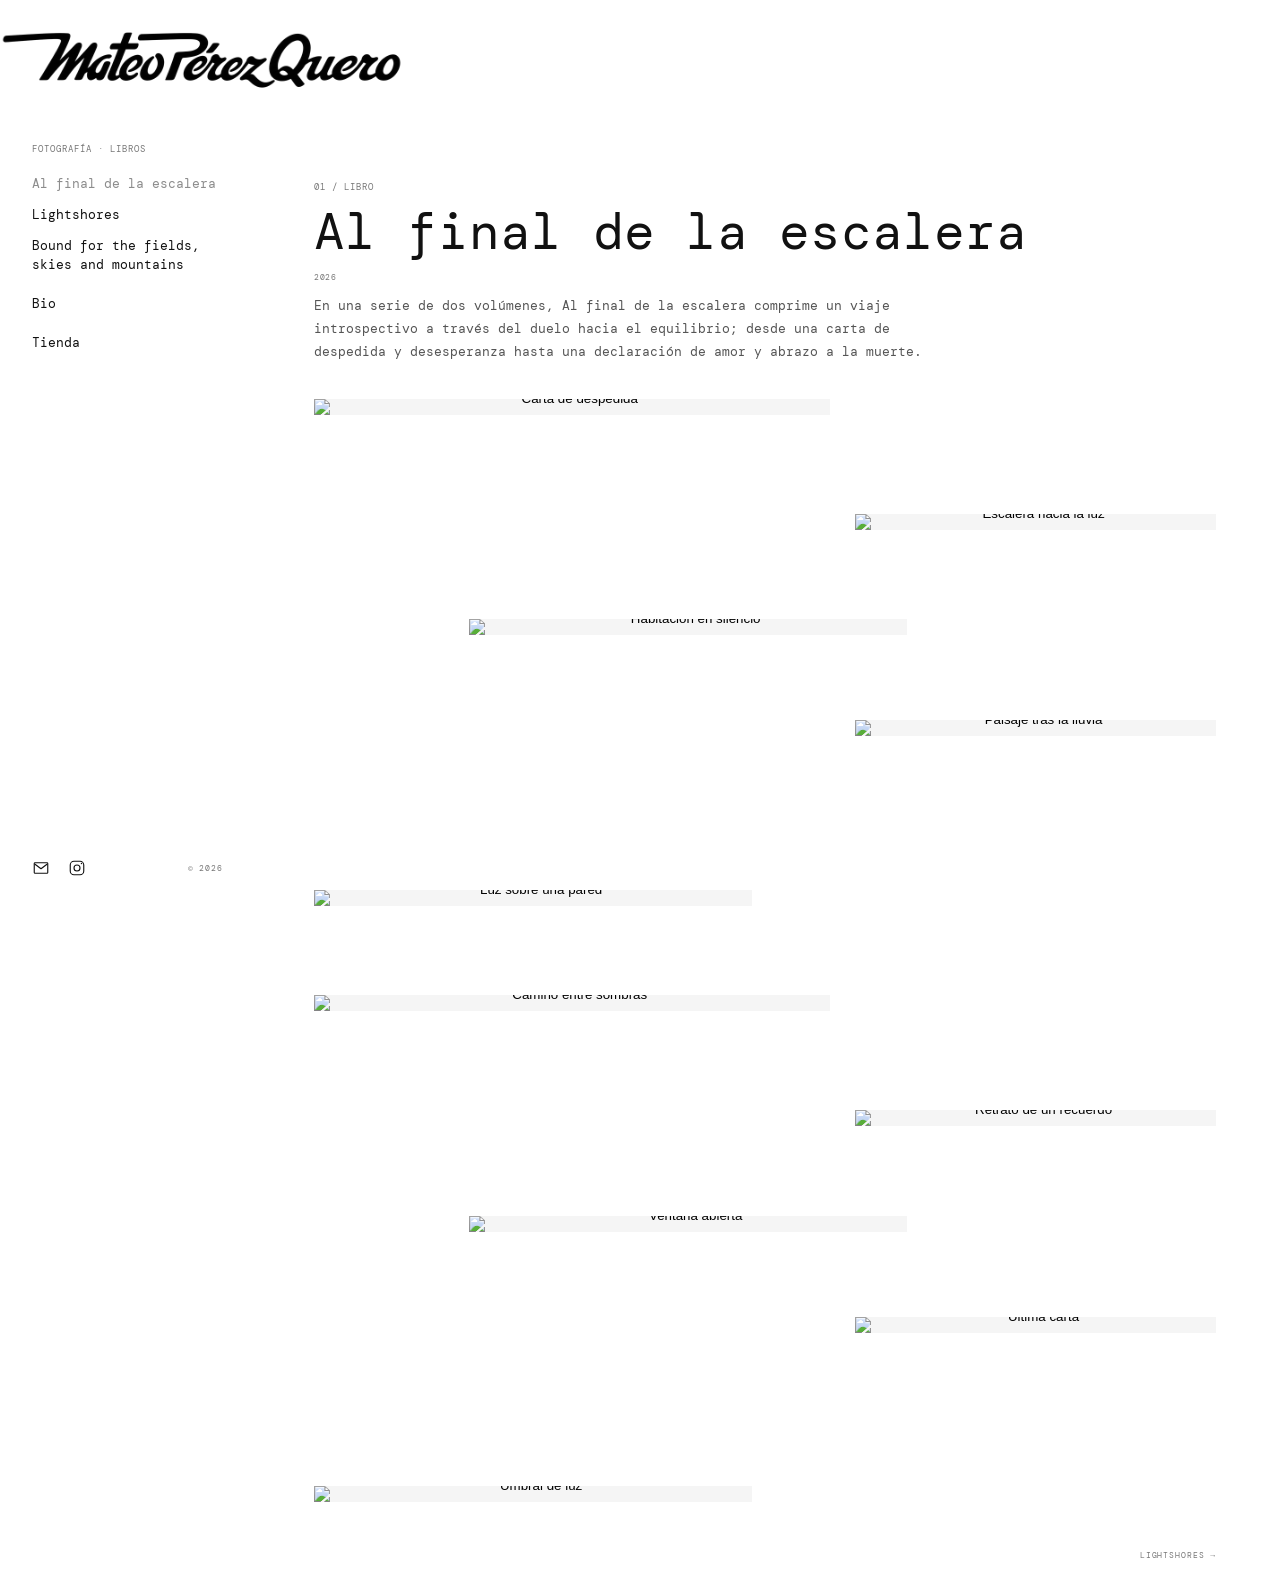
==== Al final de la escalera.html @ cd30fc6d "cambios" ====
<!doctype html><html lang="es"><head><meta charset="utf-8"><meta name="viewport" content="width=device-width, initial-scale=1"><meta name="theme-color" content="#fff"><title>Al final de la escalera — Mateo Pérez Quero</title><link rel="preconnect" href="https://fonts.googleapis.com"><link rel="preconnect" href="https://fonts.gstatic.com" crossorigin><link href="https://fonts.googleapis.com/css2?family=DM+Mono:wght@400;500&family=DM+Sans:wght@400;500;600;700&display=swap" rel="stylesheet"><link rel="stylesheet" href="styles.css"></head><body>
<header class="top-brand"><a href="Al%20final%20de%20la%20escalera.html" aria-label="Ir a Al final de la escalera"><img src="logo-mateo-perez-quero.png" alt="Mateo Pérez Quero"></a></header>
<aside class="sidebar"><a href="Al%20final%20de%20la%20escalera.html" class="logo-link" aria-label="Ir a Al final de la escalera"><img class="logo" src="logo-mateo-perez-quero.png" alt="Mateo Pérez Quero"></a><p class="side-label">Fotografía · Libros</p><nav class="main-nav" aria-label="Secciones"><a class="nav-link active" href="Al%20final%20de%20la%20escalera.html">Al final de la escalera</a><a class="nav-link" href="Lightshores.html">Lightshores</a><a class="nav-link" href="Bound%20for%20the%20fields%2C%20skies%20and%20mountains.html">Bound for the fields, skies and mountains</a><a class="nav-link secondary" href="bio.html">Bio</a><a class="nav-link secondary" href="tienda.html">Tienda</a></nav><div class="sidebar-bottom"><a href="mailto:mateopquero@gmail.com" aria-label="Enviar correo" title="Correo"><svg viewBox="0 0 24 24" aria-hidden="true"><rect x="3" y="5" width="18" height="14" rx="1"/><path d="m4 7 8 6 8-6"/></svg></a><a href="https://www.instagram.com/mateopquero/" aria-label="Instagram" title="Instagram"><svg viewBox="0 0 24 24" aria-hidden="true"><rect x="3" y="3" width="18" height="18" rx="5"/><circle cx="12" cy="12" r="4"/><circle class="fill" cx="18" cy="6" r="1"/></svg></a><span>© <span id="year"></span></span></div></aside>
<main class="content"><div class="mobile-brand"><img src="logo-mateo-perez-quero.png" alt="Mateo Pérez Quero"><span>Fotografía · Libros</span></div><section class="project-page" data-project="libro-1"><header class="project-head"><p class="kicker">01 / Libro</p><h1>Al final de la escalera</h1><p class="project-note">2026</p><p class="project-description">En una serie de dos volúmenes, Al final de la escalera comprime un viaje introspectivo a través del duelo hacia el equilibrio; desde una carta de despedida y desesperanza hasta una declaración de amor y abrazo a la muerte.</p></header><div class="masonry" id="project-gallery"></div></section><footer class="page-footer first-project-footer"><a href="Lightshores.html">Lightshores →</a></footer></main>
<dialog class="lightbox" aria-label="Fotografía ampliada"><button class="lightbox-close" aria-label="Cerrar imagen">×</button><button class="lightbox-prev" aria-label="Fotografía anterior">←</button><figure><img alt=""><figcaption></figcaption></figure><button class="lightbox-next" aria-label="Fotografía siguiente">→</button><span class="lightbox-count"></span></dialog><script src="script.js"></script></body></html>
---- styles.css ----
:root{--ink:#111;--muted:#777;--line:#e9e9e9;--sans:'DM Mono',monospace;--serif:'Libre Baskerville',Georgia,serif}*{box-sizing:border-box}html{scroll-behavior:smooth}body{margin:0;background:#fff;color:var(--ink);font:12px var(--sans);-webkit-font-smoothing:antialiased}a{color:inherit;text-decoration:none}.sidebar{position:fixed;inset:0 auto 0 0;width:250px;padding:36px 27px 23px 32px;display:flex;flex-direction:column;background:#fff;z-index:5}.logo-link{display:block;width:100%;margin:0 0 27px}.logo{display:block;width:100%;height:auto}.side-label,.kicker,.project-note,.sidebar-bottom,.photo-index,.page-footer,.bio-portrait>span,.product>p,.shop-note{font-size:9px;text-transform:uppercase;letter-spacing:.11em;color:var(--muted)}.side-label{margin:0 0 20px}.main-nav{display:flex;flex-direction:column;gap:13px}.nav-link{display:block;font:400 13px/1.4 var(--sans);transition:opacity .2s;width:max-content}.nav-link:hover,.nav-link.active{opacity:.48}.nav-link.secondary{margin-top:8px;font:400 13px/1.4 var(--sans)}.sidebar-bottom{display:flex;align-items:center;gap:18px;margin-top:auto;font-size:8px}.sidebar-bottom span{margin-left:auto}.sidebar-bottom a{display:flex;width:18px;height:18px;color:#111}.sidebar-bottom svg{width:100%;height:100%;fill:none;stroke:currentColor;stroke-width:1.5;stroke-linecap:round;stroke-linejoin:round}.sidebar-bottom svg .fill{fill:currentColor;stroke:none}.content{margin-left:250px;max-width:1700px;padding:0 clamp(34px,5vw,88px)}.mobile-brand{display:none}.project-page,.shop-page{padding-top:57px}.project-head{margin:0 0 30px}.kicker{margin:0 0 11px}.project-head h1,.home-intro h1,.bio-copy h1{font:400 clamp(32px,4vw,52px)/1.1 var(--sans);letter-spacing:0;margin:0}.project-head h1 em,.home-intro h1 em,.bio-copy h1 em{font-weight:400}.project-note{margin:12px 0 0;font-size:8px;letter-spacing:.08em}.masonry{display:grid;grid-template-columns:repeat(12,minmax(0,1fr));align-items:start;column-gap:clamp(12px,2vw,32px);row-gap:clamp(45px,7vw,100px);padding:5px 0 30px}.photo{position:relative;display:block;padding:0;border:0;background:#f5f5f5;overflow:hidden;cursor:zoom-in;grid-column:span 6;line-height:0}.photo img{display:block;width:100%;height:auto;max-height:82vh;object-fit:cover;transition:transform .8s cubic-bezier(.2,.7,.2,1)}.photo:hover img{transform:scale(1.02)}.photo:nth-child(5n+1){grid-column:1/span 7}.photo:nth-child(5n+2){grid-column:8/span 5;margin-top:clamp(65px,9vw,135px)}.photo:nth-child(5n+3){grid-column:3/span 6}.photo:nth-child(5n+4){grid-column:8/span 5;margin-top:-5px}.photo:nth-child(5n){grid-column:1/span 6;margin-top:clamp(35px,5vw,75px)}.photo-index{position:absolute;bottom:10px;right:11px;color:#fff;font-size:8px;line-height:1;text-shadow:0 1px 5px #000;opacity:0;transition:opacity .2s}.photo:hover .photo-index{opacity:1}.home-content{min-height:100vh;display:flex;flex-direction:column}.home-intro{padding:clamp(100px,18vh,190px) 0 80px}.home-intro h1{font-size:clamp(54px,8vw,104px);line-height:.98}.home-intro>p:last-child{font:12px var(--serif);margin:25px 0 0;color:#555}.project-index{border-top:1px solid var(--line)}.project-index>a{display:grid;grid-template-columns:50px 1fr auto;align-items:center;gap:12px;padding:19px 0;border-bottom:1px solid var(--line)}.project-index>a>span,.project-index>a>i{font:9px var(--sans);font-style:normal;color:var(--muted);letter-spacing:.08em}.project-index>a>strong{font:17px var(--sans);font-weight:400}.project-index>a:hover strong{opacity:.5}.page-footer{display:flex;justify-content:space-between;margin-top:auto;padding:18px 0 22px;font-size:8px}.page-footer a:hover{color:#000}.bio-layout{padding:clamp(55px,10vh,120px) 0 60px;display:grid;grid-template-columns:minmax(250px,.9fr) minmax(300px,1fr);gap:clamp(35px,7vw,110px);align-items:center;min-height:85vh}.bio-portrait{margin:0}.bio-portrait img{width:100%;height:auto;max-height:72vh;object-fit:cover;display:block}.bio-portrait>span{display:block;margin-top:9px;font-size:8px}.bio-copy h1{font-size:clamp(40px,5vw,66px)}.bio-copy>p:not(.kicker){font:13px/1.9 var(--serif);color:#555;margin:25px 0;max-width:480px}.text-link{display:inline-block;font:10px var(--sans);border-bottom:1px solid #aaa;padding-bottom:6px;margin-top:5px}.shop-page .project-head{margin-bottom:45px}.shop-grid{display:grid;grid-template-columns:repeat(3,minmax(0,1fr));gap:clamp(20px,3vw,48px)}.product .photo{width:100%;grid-column:auto;aspect-ratio:4/5}.product .photo img{width:100%;height:100%;object-fit:cover}.product h2{font:17px var(--sans);font-weight:400;margin:17px 0 7px}.product>p{margin:0 0 16px;font-size:8px}.product>a{font:9px var(--sans);border-bottom:1px solid #aaa;padding-bottom:5px}.shop-note{margin-top:50px;font-size:8px}.lightbox{padding:36px 70px;border:0;background:rgba(255,255,255,.98);color:#111;width:100vw;height:100vh;max-width:none;max-height:none;overflow:hidden}.lightbox::backdrop{background:rgba(255,255,255,.98)}.lightbox figure{height:100%;margin:0;display:flex;flex-direction:column;align-items:center;justify-content:center;gap:14px}.lightbox figure img{max-width:100%;max-height:calc(100vh - 110px);object-fit:contain}.lightbox figcaption,.lightbox-count{font:9px var(--sans);letter-spacing:.1em;color:#666;text-transform:uppercase}.lightbox-close,.lightbox-prev,.lightbox-next{position:absolute;border:0;background:none;color:#111;cursor:pointer;font:24px var(--sans);padding:10px}.lightbox-close{top:20px;right:25px;font-size:30px}.lightbox-prev{left:20px;top:48%}.lightbox-next{right:20px;top:48%}.lightbox-count{position:absolute;bottom:22px;left:50%;transform:translateX(-50%)}
@media(max-width:900px){.sidebar{width:205px;padding:30px 22px}.content{margin-left:205px;padding:0 30px}.photo:nth-child(5n+1){grid-column:1/span 7}.photo:nth-child(5n+2){grid-column:8/span 5}.bio-layout{grid-template-columns:1fr 1fr;gap:28px}}
@media(max-width:620px){.sidebar{position:sticky;top:0;inset:auto;width:100%;height:auto;padding:10px 16px 8px;display:block}.sidebar>.logo-link,.sidebar>.side-label,.sidebar>.sidebar-bottom{display:none}.main-nav{flex-direction:row;align-items:center;gap:0;overflow-x:auto;white-space:nowrap;scrollbar-width:none}.main-nav::-webkit-scrollbar{display:none}.nav-link{font:10px var(--sans);padding:8px 12px;border-right:1px solid var(--line)}.nav-link:first-child{padding-left:0}.nav-link.secondary{margin:0 0 0 3px;font:10px var(--sans)}.content{margin:0;padding:0 17px}.mobile-brand{display:flex;align-items:center;justify-content:space-between;padding:14px 0 11px}.mobile-brand img{width:min(53vw,235px);height:auto}.mobile-brand span{font-size:7px;color:var(--muted);text-transform:uppercase;letter-spacing:.07em}.project-page,.shop-page{padding-top:35px}.project-head{margin-bottom:21px}.project-head h1{font-size:34px}.masonry{column-gap:10px;row-gap:34px;padding-bottom:15px}.photo:nth-child(5n+1){grid-column:1/span 8}.photo:nth-child(5n+2){grid-column:6/span 7;margin-top:32px}.photo:nth-child(5n+3){grid-column:2/span 9}.photo:nth-child(5n+4){grid-column:5/span 8;margin-top:0}.photo:nth-child(5n){grid-column:1/span 8;margin-top:25px}.photo img{max-height:none}.home-intro{padding:80px 0 60px}.home-intro h1{font-size:66px}.project-index>a{grid-template-columns:32px 1fr auto;padding:16px 0}.project-index>a>strong{font-size:15px}.project-index>a>i{font-size:7px}.bio-layout{padding:40px 0;display:flex;flex-direction:column;align-items:stretch;gap:32px;min-height:0}.bio-portrait{max-width:420px}.bio-portrait img{max-height:none;max-width:100%}.bio-copy h1{font-size:44px}.bio-copy>p:not(.kicker){font-size:12px}.shop-grid{grid-template-columns:1fr 1fr;gap:30px 14px}.product h2{font-size:15px}.page-footer{margin-top:35px}.lightbox{padding:40px 36px}.lightbox-close{top:8px;right:10px}.lightbox-prev{left:0}.lightbox-next{right:0}}
@media(max-width:390px){.shop-grid{grid-template-columns:1fr}.product .photo{aspect-ratio:5/4}}
.nav-link{max-width:190px;white-space:normal}
.project-description{max-width:650px;margin:13px 0 0;font:13px/1.75 var(--sans);color:#555}
.project-head h1.long-title{font-size:clamp(20px,2.5vw,36px);line-height:1.3;letter-spacing:0}
@media(max-width:620px){.nav-link{max-width:none;white-space:nowrap}.project-description{font-size:12px}.project-head h1.long-title{font-size:clamp(18px,5vw,26px)}}
@media(prefers-reduced-motion:reduce){html{scroll-behavior:auto}*,*::before,*::after{transition:none!important}}

.product-meta{display:flex;align-items:baseline;justify-content:space-between;gap:10px;margin:17px 0 7px}.product-meta h2{margin:0;flex:1;min-width:0}.availability{flex:none;font:9px var(--sans);letter-spacing:.06em;text-transform:uppercase;color:#555}

/* Give the second book and the zine their own image rhythms. */
.project-page[data-project="libro-2"] .photo:nth-child(5n+1){grid-column:1/span 5;margin-top:0}
.project-page[data-project="libro-2"] .photo:nth-child(5n+2){grid-column:7/span 6;margin-top:clamp(70px,9vw,130px)}
.project-page[data-project="libro-2"] .photo:nth-child(5n+3){grid-column:2/span 8;margin-top:0}
.project-page[data-project="libro-2"] .photo:nth-child(5n+4){grid-column:9/span 4;margin-top:clamp(55px,7vw,105px)}
.project-page[data-project="libro-2"] .photo:nth-child(5n){grid-column:1/span 7;margin-top:20px}
.project-page[data-project="zine"] .photo:nth-child(5n+1){grid-column:3/span 6;margin-top:0}
.project-page[data-project="zine"] .photo:nth-child(5n+2){grid-column:9/span 4;margin-top:clamp(45px,7vw,105px)}
.project-page[data-project="zine"] .photo:nth-child(5n+3){grid-column:1/span 8;margin-top:10px}
.project-page[data-project="zine"] .photo:nth-child(5n+4){grid-column:8/span 5;margin-top:clamp(60px,8vw,120px)}
.project-page[data-project="zine"] .photo:nth-child(5n){grid-column:4/span 7;margin-top:0}
.product-details{margin:0 0 16px;padding:0;list-style:none;color:#555;font:9px/1.7 var(--sans);letter-spacing:.025em}
.product-details li{margin:0}
.first-project-footer{justify-content:flex-end}
@media(max-width:620px){
  .top-brand{justify-content:center;padding:0}
  .top-brand img{object-position:center}
  .content{margin:0;padding:0}
  .project-page,.shop-page{padding-top:25px}
  .project-head{padding:0 18px;margin-bottom:22px}
  .project-head h1{font-size:clamp(27px,8vw,36px);line-height:1.2}
  .project-head h1.long-title{font-size:clamp(20px,6vw,27px);overflow-wrap:anywhere}
  .project-description{font-size:12px;line-height:1.75}
  .masonry{display:flex;flex-direction:column;align-items:stretch;gap:20px;padding:0 0 12px}
  .masonry .photo,.project-page[data-project="libro-2"] .masonry .photo,.project-page[data-project="zine"] .masonry .photo{width:100%;max-width:none;margin:0!important;grid-column:auto!important}
  .masonry .photo img{width:100%;height:auto;max-height:none;object-fit:cover}
  .photo-index{opacity:1;right:13px;bottom:12px}
  .page-footer{padding:18px;gap:15px;align-items:flex-start}
  .page-footer a{max-width:48%;line-height:1.6}
  .bio-layout{padding:24px 18px 45px;align-items:stretch}
  .bio-portrait{width:100%;max-width:100%}
  .bio-portrait img{width:100%;height:auto;max-height:none}
  .bio-copy h1{font-size:42px}
  .shop-page .project-head{margin-bottom:24px}
  .shop-grid{grid-template-columns:1fr;gap:34px;padding:0 18px}
  .product .photo{aspect-ratio:4/5}
  .product-meta h2{font-size:16px}
  .product-details{font-size:10px;line-height:1.8}
  .shop-note{margin:30px 18px}
}

/* Fixed transparent masthead logo */
.top-brand{height:118px;display:flex;justify-content:flex-start;align-items:center;padding-left:0;overflow:hidden;background:transparent;position:relative;z-index:6}.top-brand a{display:block;width:min(405px,33vw);height:112px}.top-brand img{display:block;width:100%;height:100%;object-fit:contain;object-position:left center}.sidebar{top:118px;height:calc(100vh - 118px);padding-top:25px}.sidebar>.logo-link{display:none}.content{padding-top:6px}.mobile-brand{display:none}
@media(max-width:620px){.top-brand{height:91px;padding-left:0;background:transparent}.top-brand a{width:min(345px,63vw);height:88px}.sidebar{position:sticky;top:0;height:auto;padding:9px 16px 7px}.content{padding-top:0}.mobile-brand{display:none}}

/* Keep the masthead fixed while the page content scrolls; use sans-serif throughout. */
:root{--serif:'DM Sans',Arial,sans-serif}
body{padding-top:118px}
.top-brand{position:fixed;top:0;left:0;right:0}
@media(max-width:620px){body{padding-top:91px}.sidebar{top:91px}}
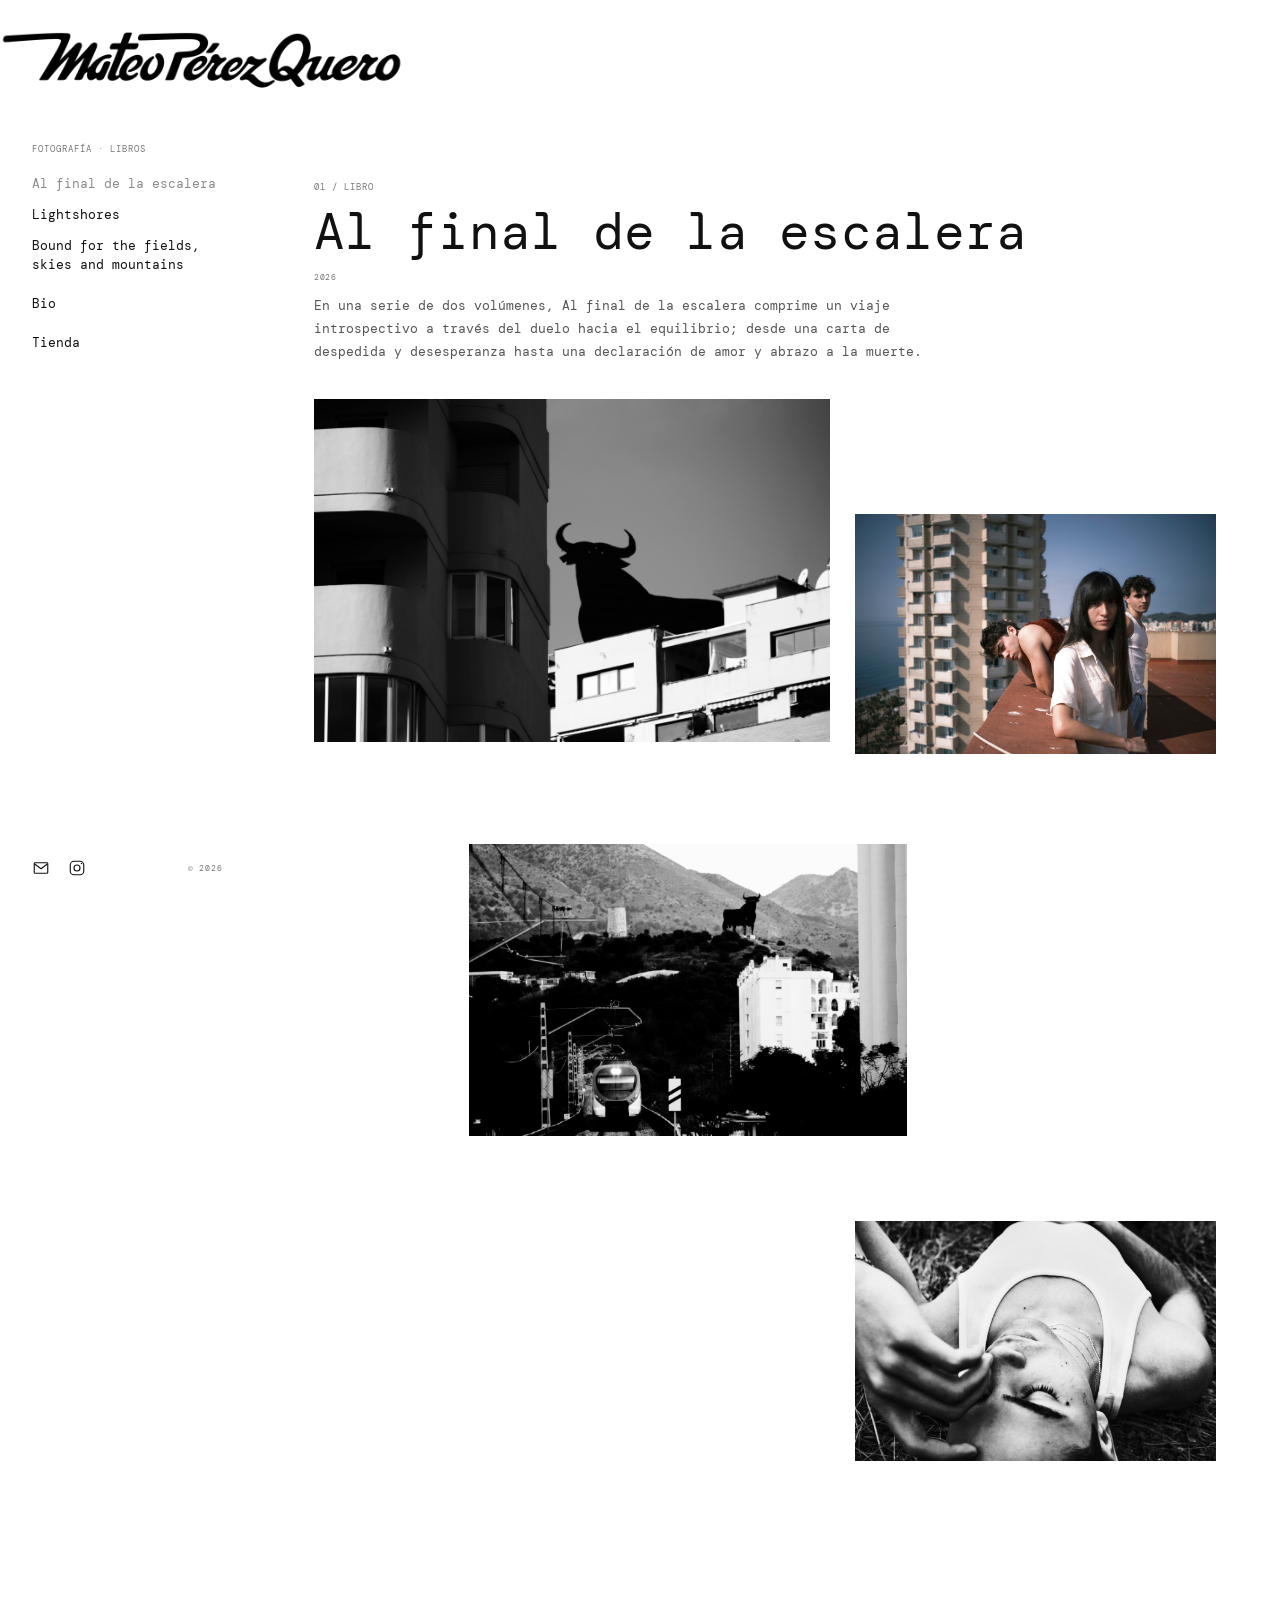
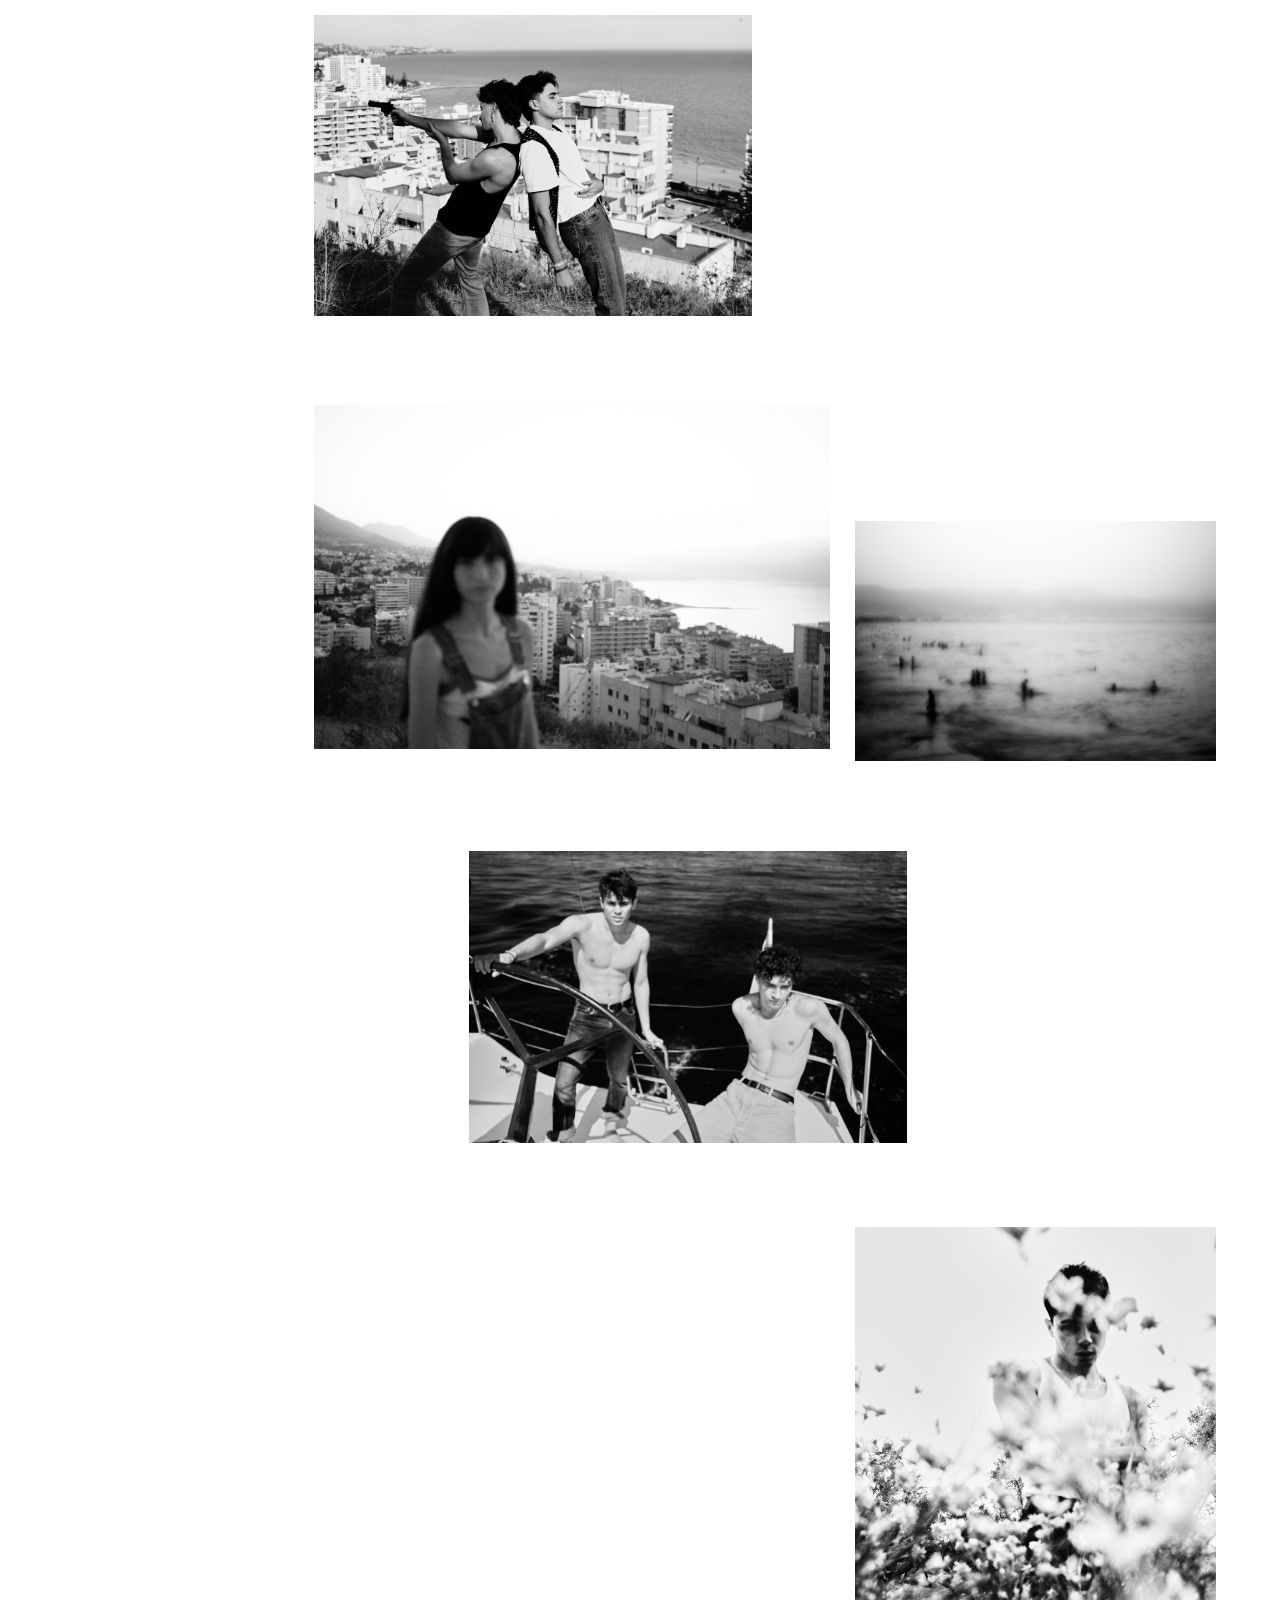
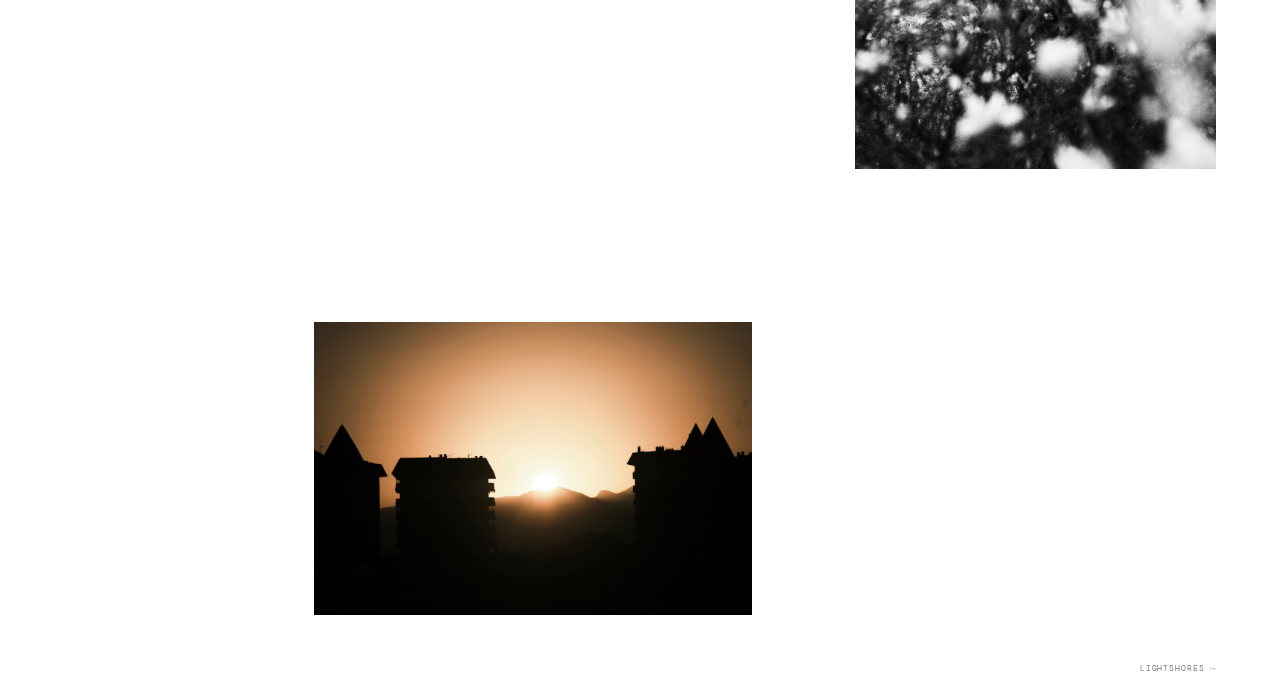
==== commit 260dd486: "favicon" ====
--- a/Al final de la escalera.html
+++ b/Al final de la escalera.html
@@ -1,4 +1,4 @@
-<!doctype html><html lang="es"><head><meta charset="utf-8"><meta name="viewport" content="width=device-width, initial-scale=1"><meta name="theme-color" content="#fff"><title>Al final de la escalera — Mateo Pérez Quero</title><link rel="preconnect" href="https://fonts.googleapis.com"><link rel="preconnect" href="https://fonts.gstatic.com" crossorigin><link href="https://fonts.googleapis.com/css2?family=DM+Mono:wght@400;500&family=DM+Sans:wght@400;500;600;700&display=swap" rel="stylesheet"><link rel="stylesheet" href="styles.css"></head><body>
+<!doctype html><html lang="es"><head><link rel="icon" type="image/png" href="favicon.png"><meta charset="utf-8"><meta name="viewport" content="width=device-width, initial-scale=1"><meta name="theme-color" content="#fff"><title>Al final de la escalera — Mateo Pérez Quero</title><link rel="preconnect" href="https://fonts.googleapis.com"><link rel="preconnect" href="https://fonts.gstatic.com" crossorigin><link href="https://fonts.googleapis.com/css2?family=DM+Mono:wght@400;500&family=DM+Sans:wght@400;500;600;700&display=swap" rel="stylesheet"><link rel="stylesheet" href="styles.css"></head><body>
 <header class="top-brand"><a href="Al%20final%20de%20la%20escalera.html" aria-label="Ir a Al final de la escalera"><img src="logo-mateo-perez-quero.png" alt="Mateo Pérez Quero"></a></header>
 <aside class="sidebar"><a href="Al%20final%20de%20la%20escalera.html" class="logo-link" aria-label="Ir a Al final de la escalera"><img class="logo" src="logo-mateo-perez-quero.png" alt="Mateo Pérez Quero"></a><p class="side-label">Fotografía · Libros</p><nav class="main-nav" aria-label="Secciones"><a class="nav-link active" href="Al%20final%20de%20la%20escalera.html">Al final de la escalera</a><a class="nav-link" href="Lightshores.html">Lightshores</a><a class="nav-link" href="Bound%20for%20the%20fields%2C%20skies%20and%20mountains.html">Bound for the fields, skies and mountains</a><a class="nav-link secondary" href="bio.html">Bio</a><a class="nav-link secondary" href="tienda.html">Tienda</a></nav><div class="sidebar-bottom"><a href="mailto:mateopquero@gmail.com" aria-label="Enviar correo" title="Correo"><svg viewBox="0 0 24 24" aria-hidden="true"><rect x="3" y="5" width="18" height="14" rx="1"/><path d="m4 7 8 6 8-6"/></svg></a><a href="https://www.instagram.com/mateopquero/" aria-label="Instagram" title="Instagram"><svg viewBox="0 0 24 24" aria-hidden="true"><rect x="3" y="3" width="18" height="18" rx="5"/><circle cx="12" cy="12" r="4"/><circle class="fill" cx="18" cy="6" r="1"/></svg></a><span>© <span id="year"></span></span></div></aside>
 <main class="content"><div class="mobile-brand"><img src="logo-mateo-perez-quero.png" alt="Mateo Pérez Quero"><span>Fotografía · Libros</span></div><section class="project-page" data-project="libro-1"><header class="project-head"><p class="kicker">01 / Libro</p><h1>Al final de la escalera</h1><p class="project-note">2026</p><p class="project-description">En una serie de dos volúmenes, Al final de la escalera comprime un viaje introspectivo a través del duelo hacia el equilibrio; desde una carta de despedida y desesperanza hasta una declaración de amor y abrazo a la muerte.</p></header><div class="masonry" id="project-gallery"></div></section><footer class="page-footer first-project-footer"><a href="Lightshores.html">Lightshores →</a></footer></main>
--- a/styles.css
+++ b/styles.css
@@ -1,4 +1,4 @@
-:root{--ink:#111;--muted:#777;--line:#e9e9e9;--sans:'DM Mono',monospace;--serif:'Libre Baskerville',Georgia,serif}*{box-sizing:border-box}html{scroll-behavior:smooth}body{margin:0;background:#fff;color:var(--ink);font:12px var(--sans);-webkit-font-smoothing:antialiased}a{color:inherit;text-decoration:none}.sidebar{position:fixed;inset:0 auto 0 0;width:250px;padding:36px 27px 23px 32px;display:flex;flex-direction:column;background:#fff;z-index:5}.logo-link{display:block;width:100%;margin:0 0 27px}.logo{display:block;width:100%;height:auto}.side-label,.kicker,.project-note,.sidebar-bottom,.photo-index,.page-footer,.bio-portrait>span,.product>p,.shop-note{font-size:9px;text-transform:uppercase;letter-spacing:.11em;color:var(--muted)}.side-label{margin:0 0 20px}.main-nav{display:flex;flex-direction:column;gap:13px}.nav-link{display:block;font:400 13px/1.4 var(--sans);transition:opacity .2s;width:max-content}.nav-link:hover,.nav-link.active{opacity:.48}.nav-link.secondary{margin-top:8px;font:400 13px/1.4 var(--sans)}.sidebar-bottom{display:flex;align-items:center;gap:18px;margin-top:auto;font-size:8px}.sidebar-bottom span{margin-left:auto}.sidebar-bottom a{display:flex;width:18px;height:18px;color:#111}.sidebar-bottom svg{width:100%;height:100%;fill:none;stroke:currentColor;stroke-width:1.5;stroke-linecap:round;stroke-linejoin:round}.sidebar-bottom svg .fill{fill:currentColor;stroke:none}.content{margin-left:250px;max-width:1700px;padding:0 clamp(34px,5vw,88px)}.mobile-brand{display:none}.project-page,.shop-page{padding-top:57px}.project-head{margin:0 0 30px}.kicker{margin:0 0 11px}.project-head h1,.home-intro h1,.bio-copy h1{font:400 clamp(32px,4vw,52px)/1.1 var(--sans);letter-spacing:0;margin:0}.project-head h1 em,.home-intro h1 em,.bio-copy h1 em{font-weight:400}.project-note{margin:12px 0 0;font-size:8px;letter-spacing:.08em}.masonry{display:grid;grid-template-columns:repeat(12,minmax(0,1fr));align-items:start;column-gap:clamp(12px,2vw,32px);row-gap:clamp(45px,7vw,100px);padding:5px 0 30px}.photo{position:relative;display:block;padding:0;border:0;background:#f5f5f5;overflow:hidden;cursor:zoom-in;grid-column:span 6;line-height:0}.photo img{display:block;width:100%;height:auto;max-height:82vh;object-fit:cover;transition:transform .8s cubic-bezier(.2,.7,.2,1)}.photo:hover img{transform:scale(1.02)}.photo:nth-child(5n+1){grid-column:1/span 7}.photo:nth-child(5n+2){grid-column:8/span 5;margin-top:clamp(65px,9vw,135px)}.photo:nth-child(5n+3){grid-column:3/span 6}.photo:nth-child(5n+4){grid-column:8/span 5;margin-top:-5px}.photo:nth-child(5n){grid-column:1/span 6;margin-top:clamp(35px,5vw,75px)}.photo-index{position:absolute;bottom:10px;right:11px;color:#fff;font-size:8px;line-height:1;text-shadow:0 1px 5px #000;opacity:0;transition:opacity .2s}.photo:hover .photo-index{opacity:1}.home-content{min-height:100vh;display:flex;flex-direction:column}.home-intro{padding:clamp(100px,18vh,190px) 0 80px}.home-intro h1{font-size:clamp(54px,8vw,104px);line-height:.98}.home-intro>p:last-child{font:12px var(--serif);margin:25px 0 0;color:#555}.project-index{border-top:1px solid var(--line)}.project-index>a{display:grid;grid-template-columns:50px 1fr auto;align-items:center;gap:12px;padding:19px 0;border-bottom:1px solid var(--line)}.project-index>a>span,.project-index>a>i{font:9px var(--sans);font-style:normal;color:var(--muted);letter-spacing:.08em}.project-index>a>strong{font:17px var(--sans);font-weight:400}.project-index>a:hover strong{opacity:.5}.page-footer{display:flex;justify-content:space-between;margin-top:auto;padding:18px 0 22px;font-size:8px}.page-footer a:hover{color:#000}.bio-layout{padding:clamp(55px,10vh,120px) 0 60px;display:grid;grid-template-columns:minmax(250px,.9fr) minmax(300px,1fr);gap:clamp(35px,7vw,110px);align-items:center;min-height:85vh}.bio-portrait{margin:0}.bio-portrait img{width:100%;height:auto;max-height:72vh;object-fit:cover;display:block}.bio-portrait>span{display:block;margin-top:9px;font-size:8px}.bio-copy h1{font-size:clamp(40px,5vw,66px)}.bio-copy>p:not(.kicker){font:13px/1.9 var(--serif);color:#555;margin:25px 0;max-width:480px}.text-link{display:inline-block;font:10px var(--sans);border-bottom:1px solid #aaa;padding-bottom:6px;margin-top:5px}.shop-page .project-head{margin-bottom:45px}.shop-grid{display:grid;grid-template-columns:repeat(3,minmax(0,1fr));gap:clamp(20px,3vw,48px)}.product .photo{width:100%;grid-column:auto;aspect-ratio:4/5}.product .photo img{width:100%;height:100%;object-fit:cover}.product h2{font:17px var(--sans);font-weight:400;margin:17px 0 7px}.product>p{margin:0 0 16px;font-size:8px}.product>a{font:9px var(--sans);border-bottom:1px solid #aaa;padding-bottom:5px}.shop-note{margin-top:50px;font-size:8px}.lightbox{padding:36px 70px;border:0;background:rgba(255,255,255,.98);color:#111;width:100vw;height:100vh;max-width:none;max-height:none;overflow:hidden}.lightbox::backdrop{background:rgba(255,255,255,.98)}.lightbox figure{height:100%;margin:0;display:flex;flex-direction:column;align-items:center;justify-content:center;gap:14px}.lightbox figure img{max-width:100%;max-height:calc(100vh - 110px);object-fit:contain}.lightbox figcaption,.lightbox-count{font:9px var(--sans);letter-spacing:.1em;color:#666;text-transform:uppercase}.lightbox-close,.lightbox-prev,.lightbox-next{position:absolute;border:0;background:none;color:#111;cursor:pointer;font:24px var(--sans);padding:10px}.lightbox-close{top:20px;right:25px;font-size:30px}.lightbox-prev{left:20px;top:48%}.lightbox-next{right:20px;top:48%}.lightbox-count{position:absolute;bottom:22px;left:50%;transform:translateX(-50%)}
+:root{--ink:#111;--muted:#777;--line:#e9e9e9;--sans:'DM Mono',monospace;--serif:'Libre Baskerville',Georgia,serif}*{box-sizing:border-box}html{scroll-behavior:smooth}body{margin:0;background:#fff;color:var(--ink);font:12px var(--sans);-webkit-font-smoothing:antialiased}a{color:inherit;text-decoration:none}.sidebar{position:fixed;inset:0 auto 0 0;width:250px;padding:36px 27px 23px 32px;display:flex;flex-direction:column;background:#fff;z-index:5}.logo-link{display:block;width:100%;margin:0 0 27px}.logo{display:block;width:100%;height:auto}.side-label,.kicker,.project-note,.sidebar-bottom,.photo-index,.page-footer,.bio-portrait>span,.product>p,.shop-note{font-size:9px;text-transform:uppercase;letter-spacing:.11em;color:var(--muted)}.side-label{margin:0 0 20px}.main-nav{display:flex;flex-direction:column;gap:13px}.nav-link{display:block;font:400 13px/1.4 var(--sans);transition:opacity .2s;width:max-content}.nav-link:hover,.nav-link.active{opacity:.48}.nav-link.secondary{margin-top:8px;font:400 13px/1.4 var(--sans)}.sidebar-bottom{display:flex;align-items:center;gap:18px;margin-top:auto;font-size:8px}.sidebar-bottom span{margin-left:auto}.sidebar-bottom a{display:flex;width:18px;height:18px;color:#111}.sidebar-bottom svg{width:100%;height:100%;fill:none;stroke:currentColor;stroke-width:1.5;stroke-linecap:round;stroke-linejoin:round}.sidebar-bottom svg .fill{fill:currentColor;stroke:none}.content{margin-left:250px;max-width:1700px;padding:0 clamp(34px,5vw,88px)}.mobile-brand{display:none}.project-page,.shop-page{padding-top:57px}.project-head{margin:0 0 30px}.kicker{margin:0 0 11px}.project-head h1,.home-intro h1,.bio-copy h1{font:400 clamp(32px,4vw,52px)/1.1 var(--sans);letter-spacing:0;margin:0}.project-head h1 em,.home-intro h1 em,.bio-copy h1 em{font-weight:400}.project-note{margin:12px 0 0;font-size:8px;letter-spacing:.08em}.masonry{display:grid;grid-template-columns:repeat(12,minmax(0,1fr));align-items:start;column-gap:clamp(12px,2vw,32px);row-gap:clamp(45px,7vw,100px);padding:5px 0 30px}.photo{position:relative;display:block;padding:0;border:0;background:#f5f5f5;overflow:hidden;cursor:zoom-in;grid-column:span 6;line-height:0}.photo img{display:block;width:100%;height:auto;max-height:none;object-fit:contain;transition:transform .8s cubic-bezier(.2,.7,.2,1)}.photo:hover img{transform:scale(1.02)}.photo:nth-child(5n+1){grid-column:1/span 7}.photo:nth-child(5n+2){grid-column:8/span 5;margin-top:clamp(65px,9vw,135px)}.photo:nth-child(5n+3){grid-column:3/span 6}.photo:nth-child(5n+4){grid-column:8/span 5;margin-top:-5px}.photo:nth-child(5n){grid-column:1/span 6;margin-top:clamp(35px,5vw,75px)}.photo-index{position:absolute;bottom:10px;right:11px;color:#fff;font-size:8px;line-height:1;text-shadow:0 1px 5px #000;opacity:0;transition:opacity .2s}.photo:hover .photo-index{opacity:1}.home-content{min-height:100vh;display:flex;flex-direction:column}.home-intro{padding:clamp(100px,18vh,190px) 0 80px}.home-intro h1{font-size:clamp(54px,8vw,104px);line-height:.98}.home-intro>p:last-child{font:12px var(--serif);margin:25px 0 0;color:#555}.project-index{border-top:1px solid var(--line)}.project-index>a{display:grid;grid-template-columns:50px 1fr auto;align-items:center;gap:12px;padding:19px 0;border-bottom:1px solid var(--line)}.project-index>a>span,.project-index>a>i{font:9px var(--sans);font-style:normal;color:var(--muted);letter-spacing:.08em}.project-index>a>strong{font:17px var(--sans);font-weight:400}.project-index>a:hover strong{opacity:.5}.page-footer{display:flex;justify-content:space-between;margin-top:auto;padding:18px 0 22px;font-size:8px}.page-footer a:hover{color:#000}.bio-layout{padding:clamp(55px,10vh,120px) 0 60px;display:grid;grid-template-columns:minmax(250px,.9fr) minmax(300px,1fr);gap:clamp(35px,7vw,110px);align-items:center;min-height:85vh}.bio-portrait{margin:0}.bio-portrait img{width:100%;height:auto;max-height:72vh;object-fit:cover;display:block}.bio-portrait>span{display:block;margin-top:9px;font-size:8px}.bio-copy h1{font-size:clamp(40px,5vw,66px)}.bio-copy>p:not(.kicker){font:13px/1.9 var(--serif);color:#555;margin:25px 0;max-width:480px}.text-link{display:inline-block;font:10px var(--sans);border-bottom:1px solid #aaa;padding-bottom:6px;margin-top:5px}.shop-page .project-head{margin-bottom:45px}.shop-grid{display:grid;grid-template-columns:repeat(3,minmax(0,1fr));gap:clamp(20px,3vw,48px)}.product .photo{width:100%;grid-column:auto;aspect-ratio:4/5}.product .photo img{width:100%;height:100%;object-fit:cover}.product h2{font:17px var(--sans);font-weight:400;margin:17px 0 7px}.product>p{margin:0 0 16px;font-size:8px}.product>a{font:9px var(--sans);border-bottom:1px solid #aaa;padding-bottom:5px}.shop-note{margin-top:50px;font-size:8px}.lightbox{padding:36px 70px;border:0;background:rgba(255,255,255,.98);color:#111;width:100vw;height:100vh;max-width:none;max-height:none;overflow:hidden}.lightbox::backdrop{background:rgba(255,255,255,.98)}.lightbox figure{height:100%;margin:0;display:flex;flex-direction:column;align-items:center;justify-content:center;gap:14px}.lightbox figure img{max-width:100%;max-height:calc(100vh - 110px);object-fit:contain}.lightbox figcaption,.lightbox-count{font:9px var(--sans);letter-spacing:.1em;color:#666;text-transform:uppercase}.lightbox-close,.lightbox-prev,.lightbox-next{position:absolute;border:0;background:none;color:#111;cursor:pointer;font:24px var(--sans);padding:10px}.lightbox-close{top:20px;right:25px;font-size:30px}.lightbox-prev{left:20px;top:48%}.lightbox-next{right:20px;top:48%}.lightbox-count{position:absolute;bottom:22px;left:50%;transform:translateX(-50%)}
 @media(max-width:900px){.sidebar{width:205px;padding:30px 22px}.content{margin-left:205px;padding:0 30px}.photo:nth-child(5n+1){grid-column:1/span 7}.photo:nth-child(5n+2){grid-column:8/span 5}.bio-layout{grid-template-columns:1fr 1fr;gap:28px}}
 @media(max-width:620px){.sidebar{position:sticky;top:0;inset:auto;width:100%;height:auto;padding:10px 16px 8px;display:block}.sidebar>.logo-link,.sidebar>.side-label,.sidebar>.sidebar-bottom{display:none}.main-nav{flex-direction:row;align-items:center;gap:0;overflow-x:auto;white-space:nowrap;scrollbar-width:none}.main-nav::-webkit-scrollbar{display:none}.nav-link{font:10px var(--sans);padding:8px 12px;border-right:1px solid var(--line)}.nav-link:first-child{padding-left:0}.nav-link.secondary{margin:0 0 0 3px;font:10px var(--sans)}.content{margin:0;padding:0 17px}.mobile-brand{display:flex;align-items:center;justify-content:space-between;padding:14px 0 11px}.mobile-brand img{width:min(53vw,235px);height:auto}.mobile-brand span{font-size:7px;color:var(--muted);text-transform:uppercase;letter-spacing:.07em}.project-page,.shop-page{padding-top:35px}.project-head{margin-bottom:21px}.project-head h1{font-size:34px}.masonry{column-gap:10px;row-gap:34px;padding-bottom:15px}.photo:nth-child(5n+1){grid-column:1/span 8}.photo:nth-child(5n+2){grid-column:6/span 7;margin-top:32px}.photo:nth-child(5n+3){grid-column:2/span 9}.photo:nth-child(5n+4){grid-column:5/span 8;margin-top:0}.photo:nth-child(5n){grid-column:1/span 8;margin-top:25px}.photo img{max-height:none}.home-intro{padding:80px 0 60px}.home-intro h1{font-size:66px}.project-index>a{grid-template-columns:32px 1fr auto;padding:16px 0}.project-index>a>strong{font-size:15px}.project-index>a>i{font-size:7px}.bio-layout{padding:40px 0;display:flex;flex-direction:column;align-items:stretch;gap:32px;min-height:0}.bio-portrait{max-width:420px}.bio-portrait img{max-height:none;max-width:100%}.bio-copy h1{font-size:44px}.bio-copy>p:not(.kicker){font-size:12px}.shop-grid{grid-template-columns:1fr 1fr;gap:30px 14px}.product h2{font-size:15px}.page-footer{margin-top:35px}.lightbox{padding:40px 36px}.lightbox-close{top:8px;right:10px}.lightbox-prev{left:0}.lightbox-next{right:0}}
 @media(max-width:390px){.shop-grid{grid-template-columns:1fr}.product .photo{aspect-ratio:5/4}}
@@ -59,4 +59,4 @@
 :root{--serif:'DM Sans',Arial,sans-serif}
 body{padding-top:118px}
 .top-brand{position:fixed;top:0;left:0;right:0}
-@media(max-width:620px){body{padding-top:91px}.sidebar{top:91px}}
+@media(max-width:620px){body{padding-top:91px}.sidebar{top:91px}.top-brand{justify-content:center}.top-brand a{margin-inline:auto}.top-brand img{object-position:center center}}
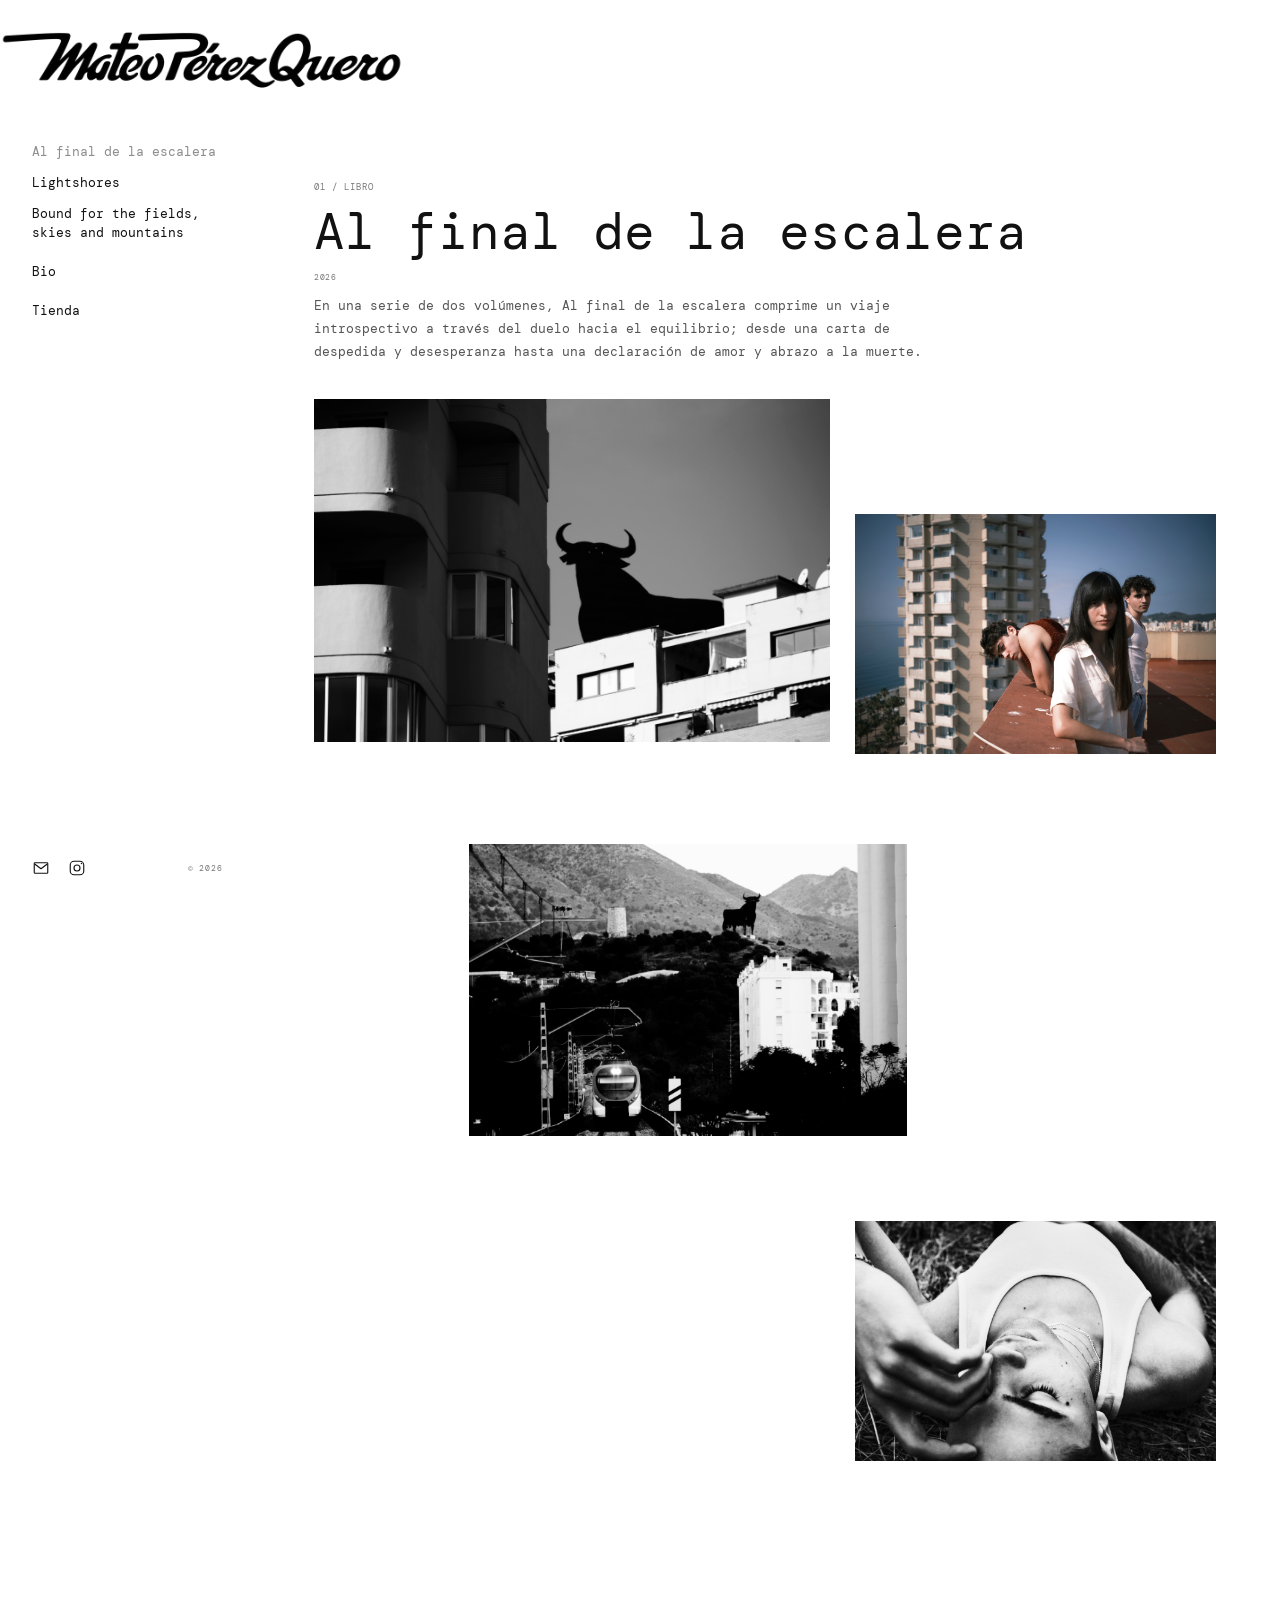
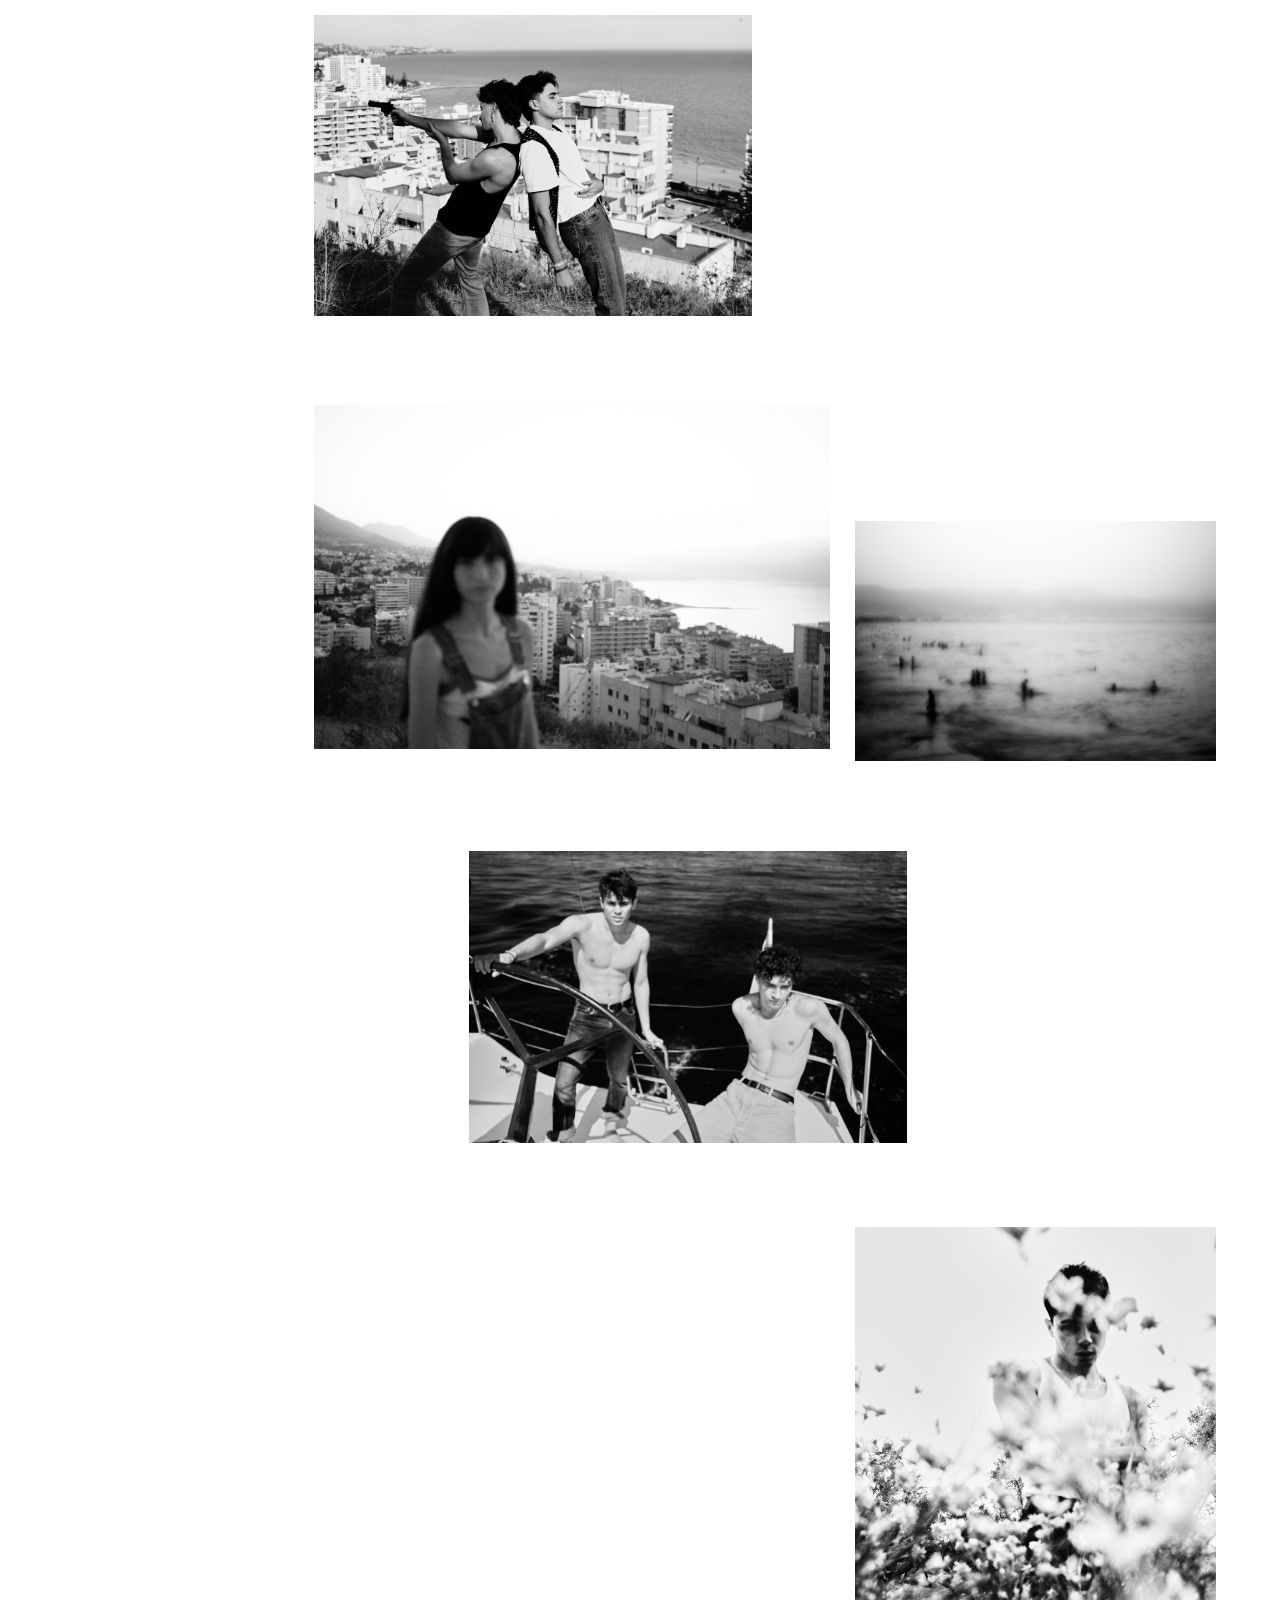
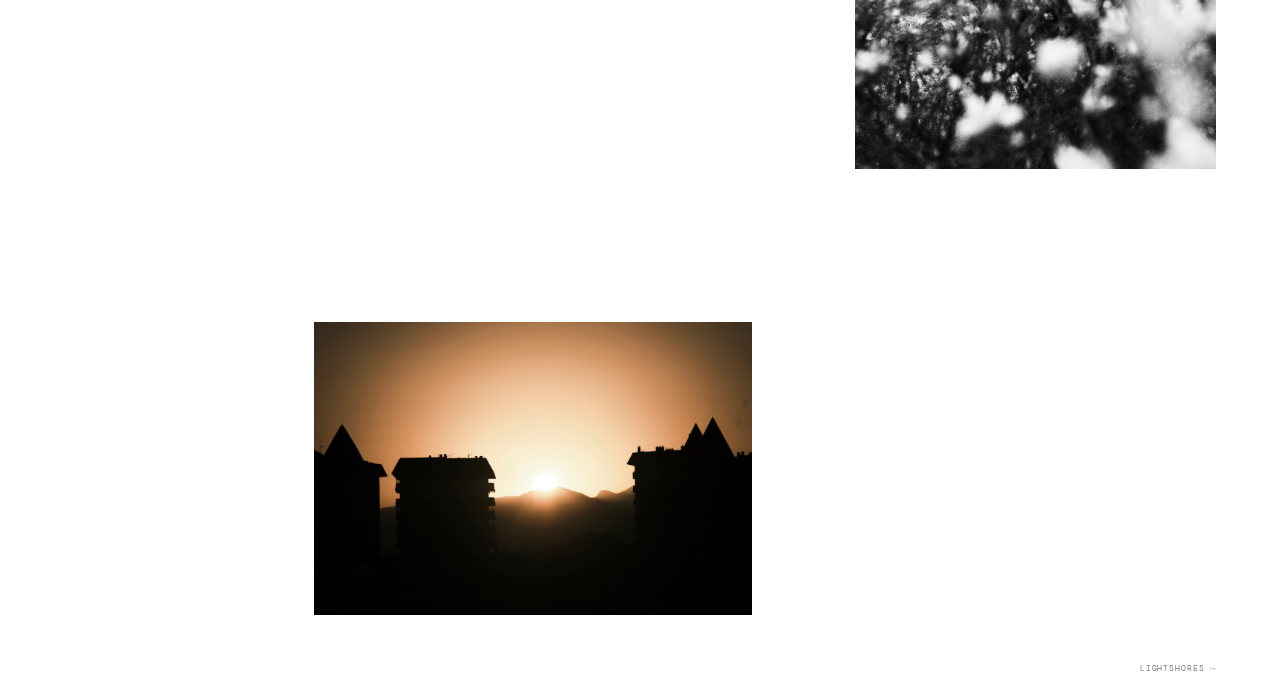
==== commit 5e2c4ada: "cambios" ====
--- a/Al final de la escalera.html
+++ b/Al final de la escalera.html
@@ -1,5 +1,5 @@
 <!doctype html><html lang="es"><head><link rel="icon" type="image/png" href="favicon.png"><meta charset="utf-8"><meta name="viewport" content="width=device-width, initial-scale=1"><meta name="theme-color" content="#fff"><title>Al final de la escalera — Mateo Pérez Quero</title><link rel="preconnect" href="https://fonts.googleapis.com"><link rel="preconnect" href="https://fonts.gstatic.com" crossorigin><link href="https://fonts.googleapis.com/css2?family=DM+Mono:wght@400;500&family=DM+Sans:wght@400;500;600;700&display=swap" rel="stylesheet"><link rel="stylesheet" href="styles.css"></head><body>
 <header class="top-brand"><a href="Al%20final%20de%20la%20escalera.html" aria-label="Ir a Al final de la escalera"><img src="logo-mateo-perez-quero.png" alt="Mateo Pérez Quero"></a></header>
-<aside class="sidebar"><a href="Al%20final%20de%20la%20escalera.html" class="logo-link" aria-label="Ir a Al final de la escalera"><img class="logo" src="logo-mateo-perez-quero.png" alt="Mateo Pérez Quero"></a><p class="side-label">Fotografía · Libros</p><nav class="main-nav" aria-label="Secciones"><a class="nav-link active" href="Al%20final%20de%20la%20escalera.html">Al final de la escalera</a><a class="nav-link" href="Lightshores.html">Lightshores</a><a class="nav-link" href="Bound%20for%20the%20fields%2C%20skies%20and%20mountains.html">Bound for the fields, skies and mountains</a><a class="nav-link secondary" href="bio.html">Bio</a><a class="nav-link secondary" href="tienda.html">Tienda</a></nav><div class="sidebar-bottom"><a href="mailto:mateopquero@gmail.com" aria-label="Enviar correo" title="Correo"><svg viewBox="0 0 24 24" aria-hidden="true"><rect x="3" y="5" width="18" height="14" rx="1"/><path d="m4 7 8 6 8-6"/></svg></a><a href="https://www.instagram.com/mateopquero/" aria-label="Instagram" title="Instagram"><svg viewBox="0 0 24 24" aria-hidden="true"><rect x="3" y="3" width="18" height="18" rx="5"/><circle cx="12" cy="12" r="4"/><circle class="fill" cx="18" cy="6" r="1"/></svg></a><span>© <span id="year"></span></span></div></aside>
-<main class="content"><div class="mobile-brand"><img src="logo-mateo-perez-quero.png" alt="Mateo Pérez Quero"><span>Fotografía · Libros</span></div><section class="project-page" data-project="libro-1"><header class="project-head"><p class="kicker">01 / Libro</p><h1>Al final de la escalera</h1><p class="project-note">2026</p><p class="project-description">En una serie de dos volúmenes, Al final de la escalera comprime un viaje introspectivo a través del duelo hacia el equilibrio; desde una carta de despedida y desesperanza hasta una declaración de amor y abrazo a la muerte.</p></header><div class="masonry" id="project-gallery"></div></section><footer class="page-footer first-project-footer"><a href="Lightshores.html">Lightshores →</a></footer></main>
+<aside class="sidebar"><a href="Al%20final%20de%20la%20escalera.html" class="logo-link" aria-label="Ir a Al final de la escalera"><img class="logo" src="logo-mateo-perez-quero.png" alt="Mateo Pérez Quero"></a><nav class="main-nav" aria-label="Secciones"><a class="nav-link active" href="Al%20final%20de%20la%20escalera.html">Al final de la escalera</a><a class="nav-link" href="Lightshores.html">Lightshores</a><a class="nav-link" href="Bound%20for%20the%20fields%2C%20skies%20and%20mountains.html">Bound for the fields, skies and mountains</a><a class="nav-link secondary" href="bio.html">Bio</a><a class="nav-link secondary" href="tienda.html">Tienda</a></nav><div class="sidebar-bottom"><a href="mailto:mateopquero@gmail.com" aria-label="Enviar correo" title="Correo"><svg viewBox="0 0 24 24" aria-hidden="true"><rect x="3" y="5" width="18" height="14" rx="1"/><path d="m4 7 8 6 8-6"/></svg></a><a href="https://www.instagram.com/mateopquero/" aria-label="Instagram" title="Instagram"><svg viewBox="0 0 24 24" aria-hidden="true"><rect x="3" y="3" width="18" height="18" rx="5"/><circle cx="12" cy="12" r="4"/><circle class="fill" cx="18" cy="6" r="1"/></svg></a><span>© <span id="year"></span></span></div></aside>
+<main class="content"><div class="mobile-brand"><img src="logo-mateo-perez-quero.png" alt="Mateo Pérez Quero"></div><section class="project-page" data-project="libro-1"><header class="project-head"><p class="kicker">01 / Libro</p><h1>Al final de la escalera</h1><p class="project-note">2026</p><p class="project-description">En una serie de dos volúmenes, Al final de la escalera comprime un viaje introspectivo a través del duelo hacia el equilibrio; desde una carta de despedida y desesperanza hasta una declaración de amor y abrazo a la muerte.</p></header><div class="masonry" id="project-gallery"></div></section><footer class="page-footer first-project-footer"><a href="Lightshores.html">Lightshores →</a></footer></main>
 <dialog class="lightbox" aria-label="Fotografía ampliada"><button class="lightbox-close" aria-label="Cerrar imagen">×</button><button class="lightbox-prev" aria-label="Fotografía anterior">←</button><figure><img alt=""><figcaption></figcaption></figure><button class="lightbox-next" aria-label="Fotografía siguiente">→</button><span class="lightbox-count"></span></dialog><script src="script.js"></script></body></html>
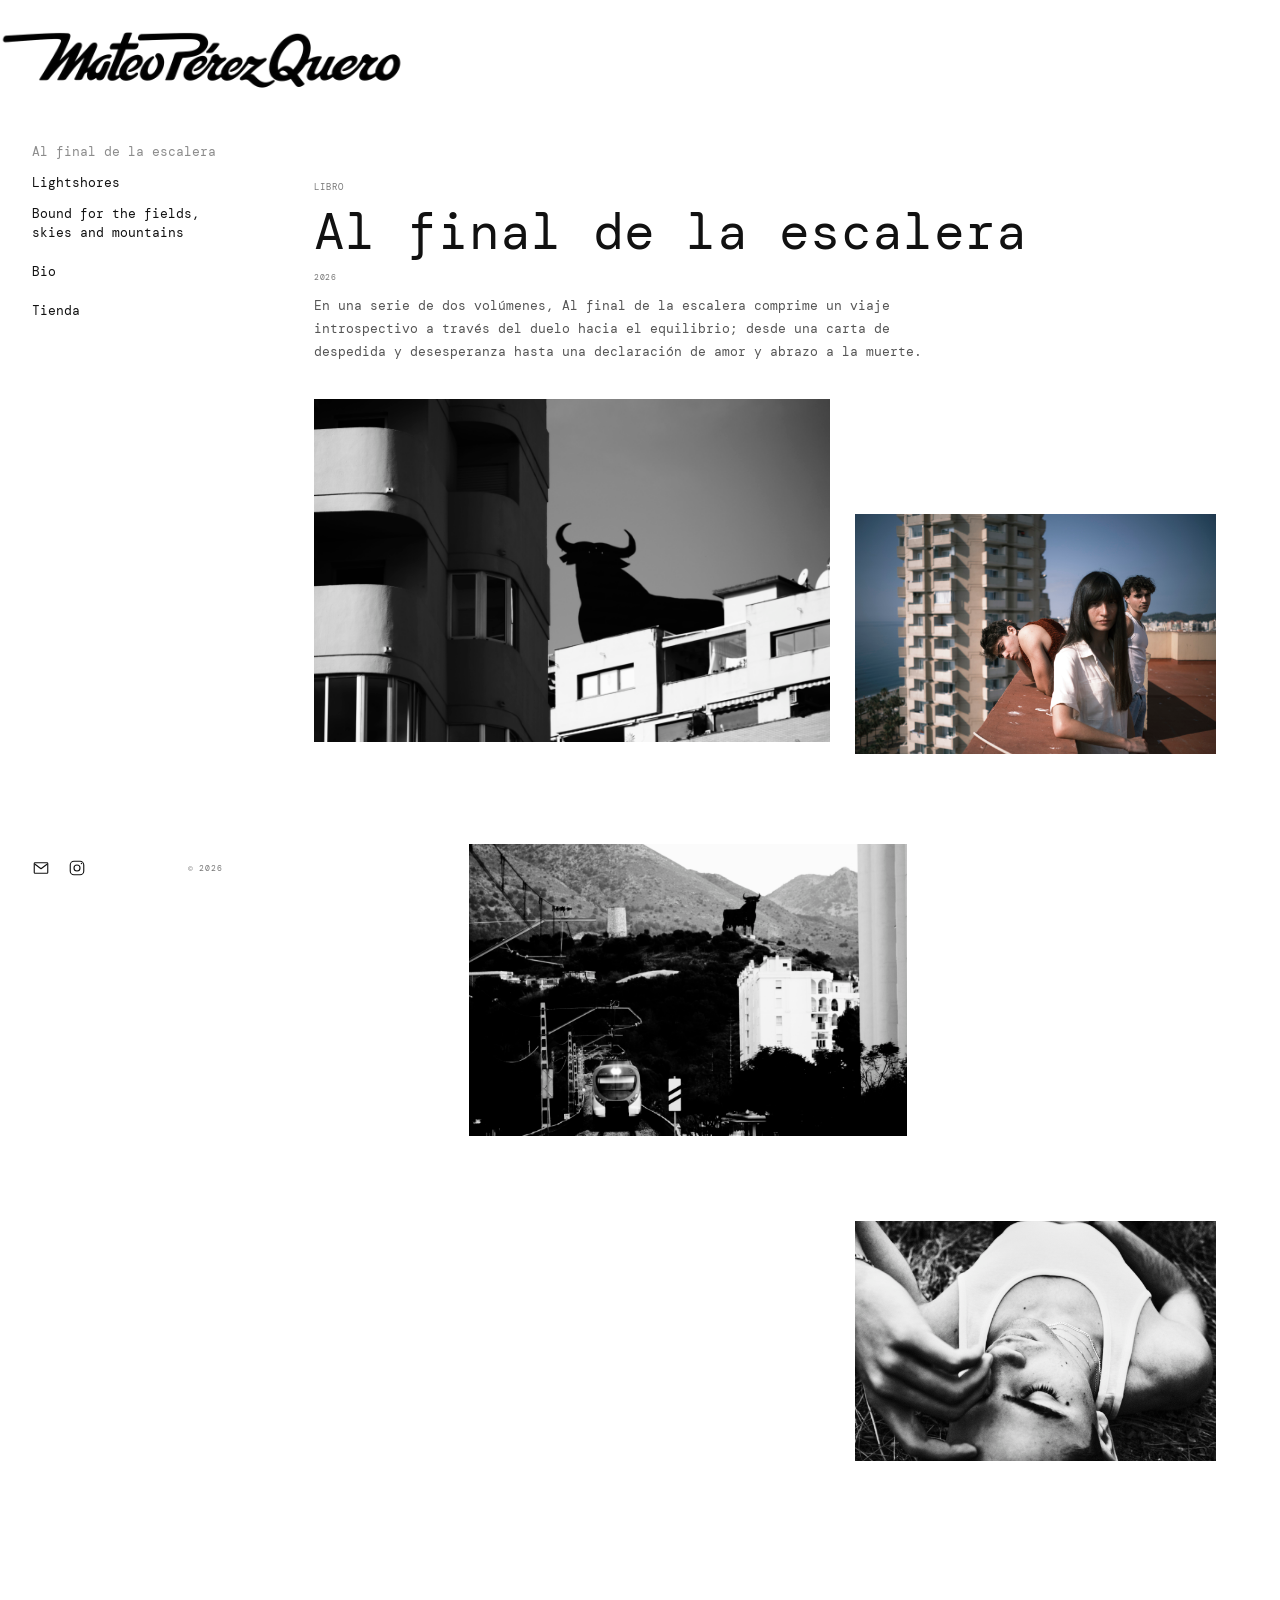
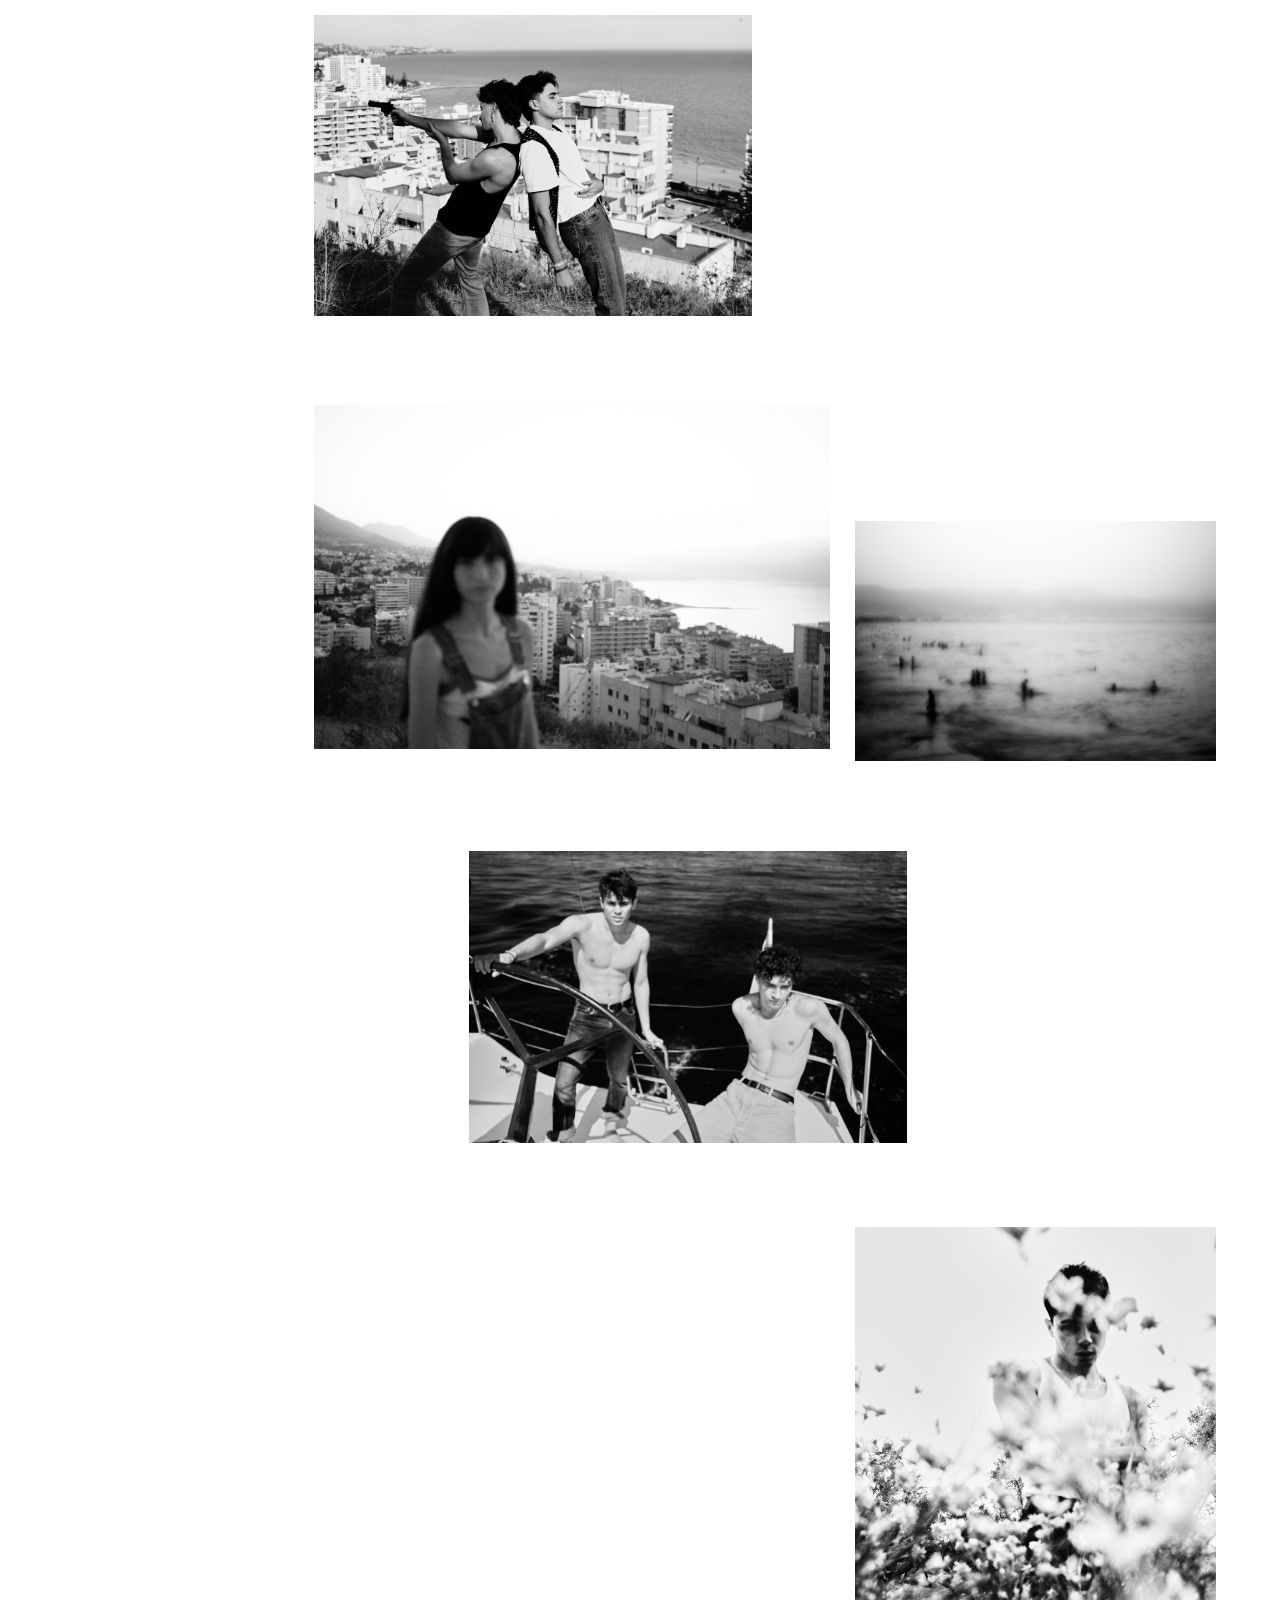
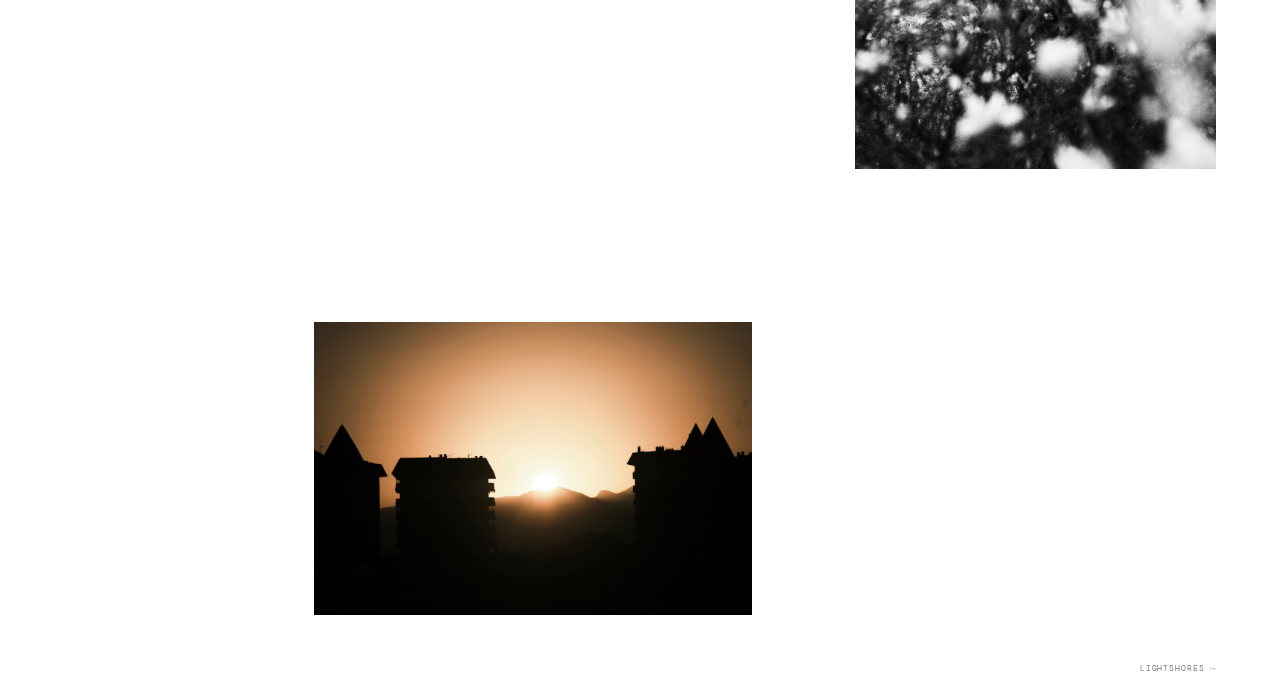
==== commit b8ed4285: "cambios" ====
--- a/Al final de la escalera.html
+++ b/Al final de la escalera.html
@@ -1,5 +1,5 @@
 <!doctype html><html lang="es"><head><link rel="icon" type="image/png" href="favicon.png"><meta charset="utf-8"><meta name="viewport" content="width=device-width, initial-scale=1"><meta name="theme-color" content="#fff"><title>Al final de la escalera — Mateo Pérez Quero</title><link rel="preconnect" href="https://fonts.googleapis.com"><link rel="preconnect" href="https://fonts.gstatic.com" crossorigin><link href="https://fonts.googleapis.com/css2?family=DM+Mono:wght@400;500&family=DM+Sans:wght@400;500;600;700&display=swap" rel="stylesheet"><link rel="stylesheet" href="styles.css"></head><body>
 <header class="top-brand"><a href="Al%20final%20de%20la%20escalera.html" aria-label="Ir a Al final de la escalera"><img src="logo-mateo-perez-quero.png" alt="Mateo Pérez Quero"></a></header>
 <aside class="sidebar"><a href="Al%20final%20de%20la%20escalera.html" class="logo-link" aria-label="Ir a Al final de la escalera"><img class="logo" src="logo-mateo-perez-quero.png" alt="Mateo Pérez Quero"></a><nav class="main-nav" aria-label="Secciones"><a class="nav-link active" href="Al%20final%20de%20la%20escalera.html">Al final de la escalera</a><a class="nav-link" href="Lightshores.html">Lightshores</a><a class="nav-link" href="Bound%20for%20the%20fields%2C%20skies%20and%20mountains.html">Bound for the fields, skies and mountains</a><a class="nav-link secondary" href="bio.html">Bio</a><a class="nav-link secondary" href="tienda.html">Tienda</a></nav><div class="sidebar-bottom"><a href="mailto:mateopquero@gmail.com" aria-label="Enviar correo" title="Correo"><svg viewBox="0 0 24 24" aria-hidden="true"><rect x="3" y="5" width="18" height="14" rx="1"/><path d="m4 7 8 6 8-6"/></svg></a><a href="https://www.instagram.com/mateopquero/" aria-label="Instagram" title="Instagram"><svg viewBox="0 0 24 24" aria-hidden="true"><rect x="3" y="3" width="18" height="18" rx="5"/><circle cx="12" cy="12" r="4"/><circle class="fill" cx="18" cy="6" r="1"/></svg></a><span>© <span id="year"></span></span></div></aside>
-<main class="content"><div class="mobile-brand"><img src="logo-mateo-perez-quero.png" alt="Mateo Pérez Quero"></div><section class="project-page" data-project="libro-1"><header class="project-head"><p class="kicker">01 / Libro</p><h1>Al final de la escalera</h1><p class="project-note">2026</p><p class="project-description">En una serie de dos volúmenes, Al final de la escalera comprime un viaje introspectivo a través del duelo hacia el equilibrio; desde una carta de despedida y desesperanza hasta una declaración de amor y abrazo a la muerte.</p></header><div class="masonry" id="project-gallery"></div></section><footer class="page-footer first-project-footer"><a href="Lightshores.html">Lightshores →</a></footer></main>
+<main class="content"><div class="mobile-brand"><img src="logo-mateo-perez-quero.png" alt="Mateo Pérez Quero"></div><section class="project-page" data-project="libro-1"><header class="project-head"><p class="kicker">Libro</p><h1>Al final de la escalera</h1><p class="project-note">2026</p><p class="project-description">En una serie de dos volúmenes, Al final de la escalera comprime un viaje introspectivo a través del duelo hacia el equilibrio; desde una carta de despedida y desesperanza hasta una declaración de amor y abrazo a la muerte.</p></header><div class="masonry" id="project-gallery"></div></section><footer class="page-footer first-project-footer"><a href="Lightshores.html">Lightshores →</a></footer></main>
 <dialog class="lightbox" aria-label="Fotografía ampliada"><button class="lightbox-close" aria-label="Cerrar imagen">×</button><button class="lightbox-prev" aria-label="Fotografía anterior">←</button><figure><img alt=""><figcaption></figcaption></figure><button class="lightbox-next" aria-label="Fotografía siguiente">→</button><span class="lightbox-count"></span></dialog><script src="script.js"></script></body></html>
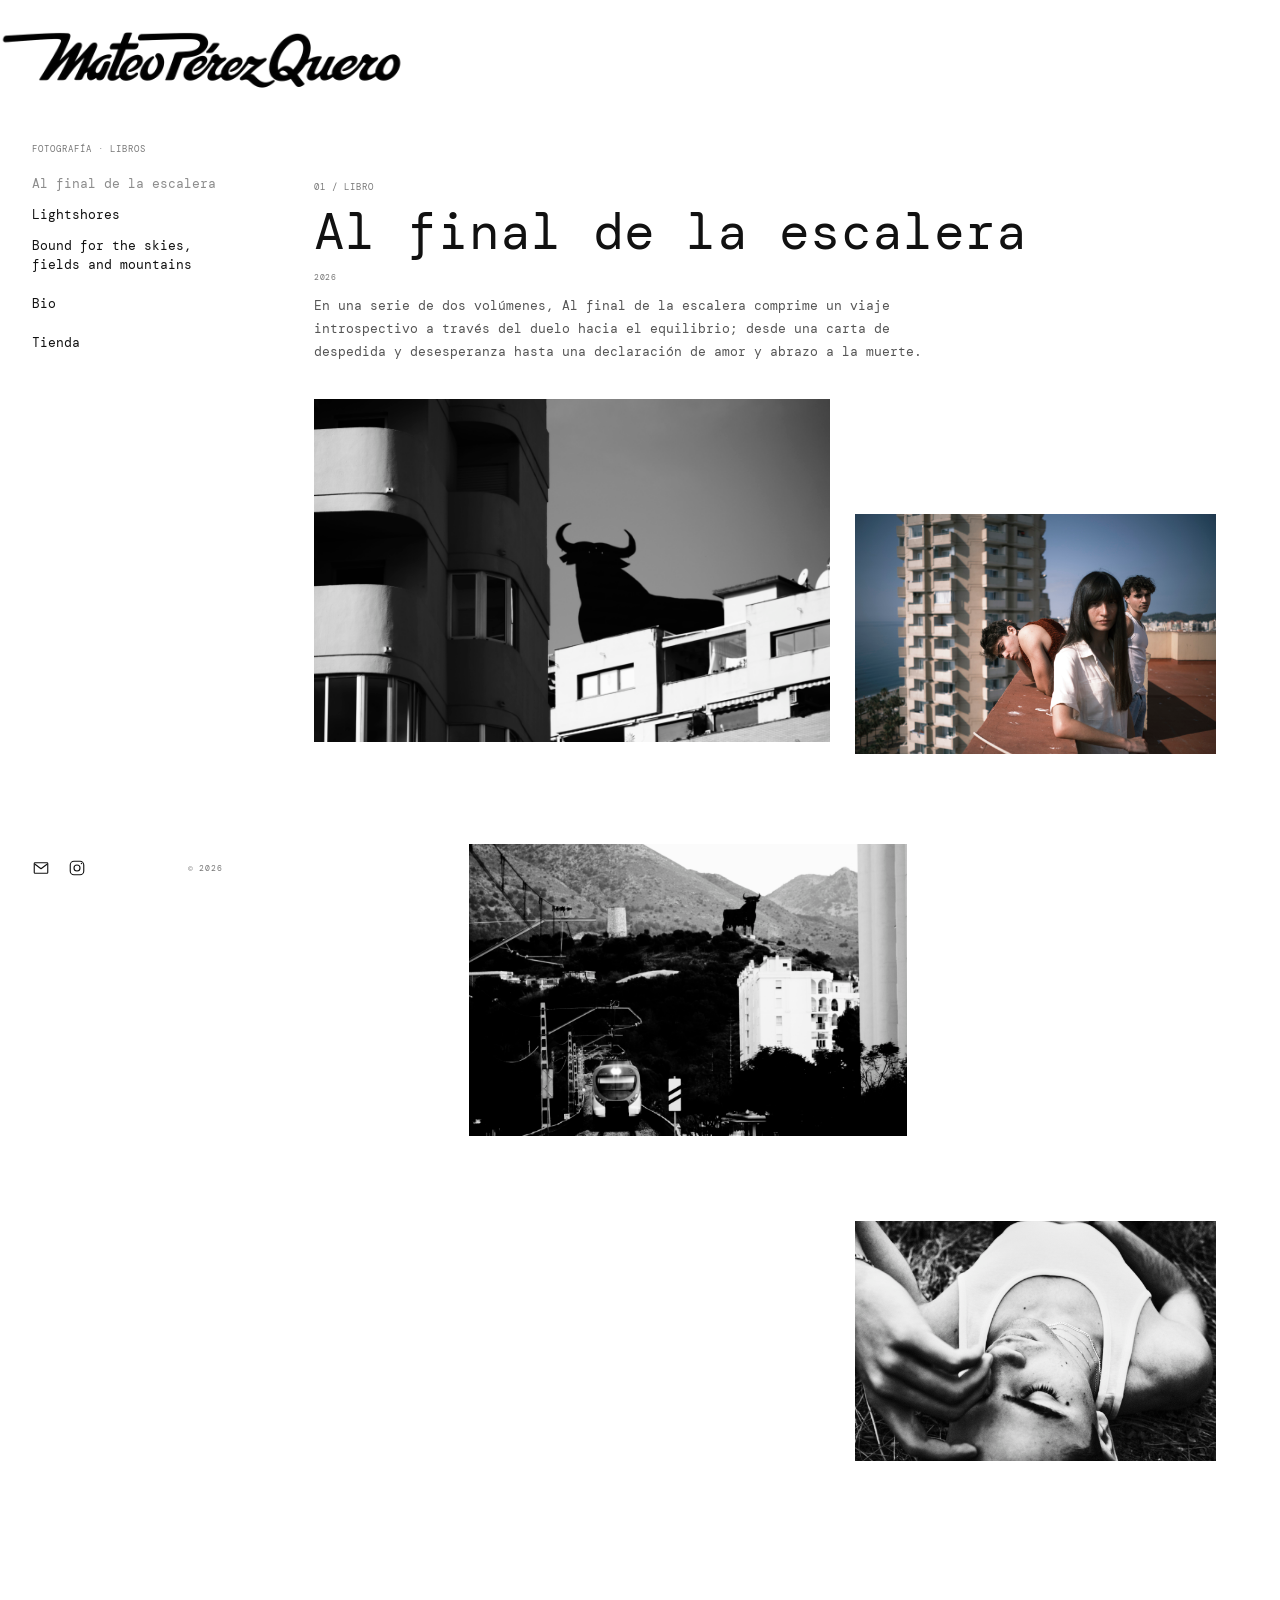
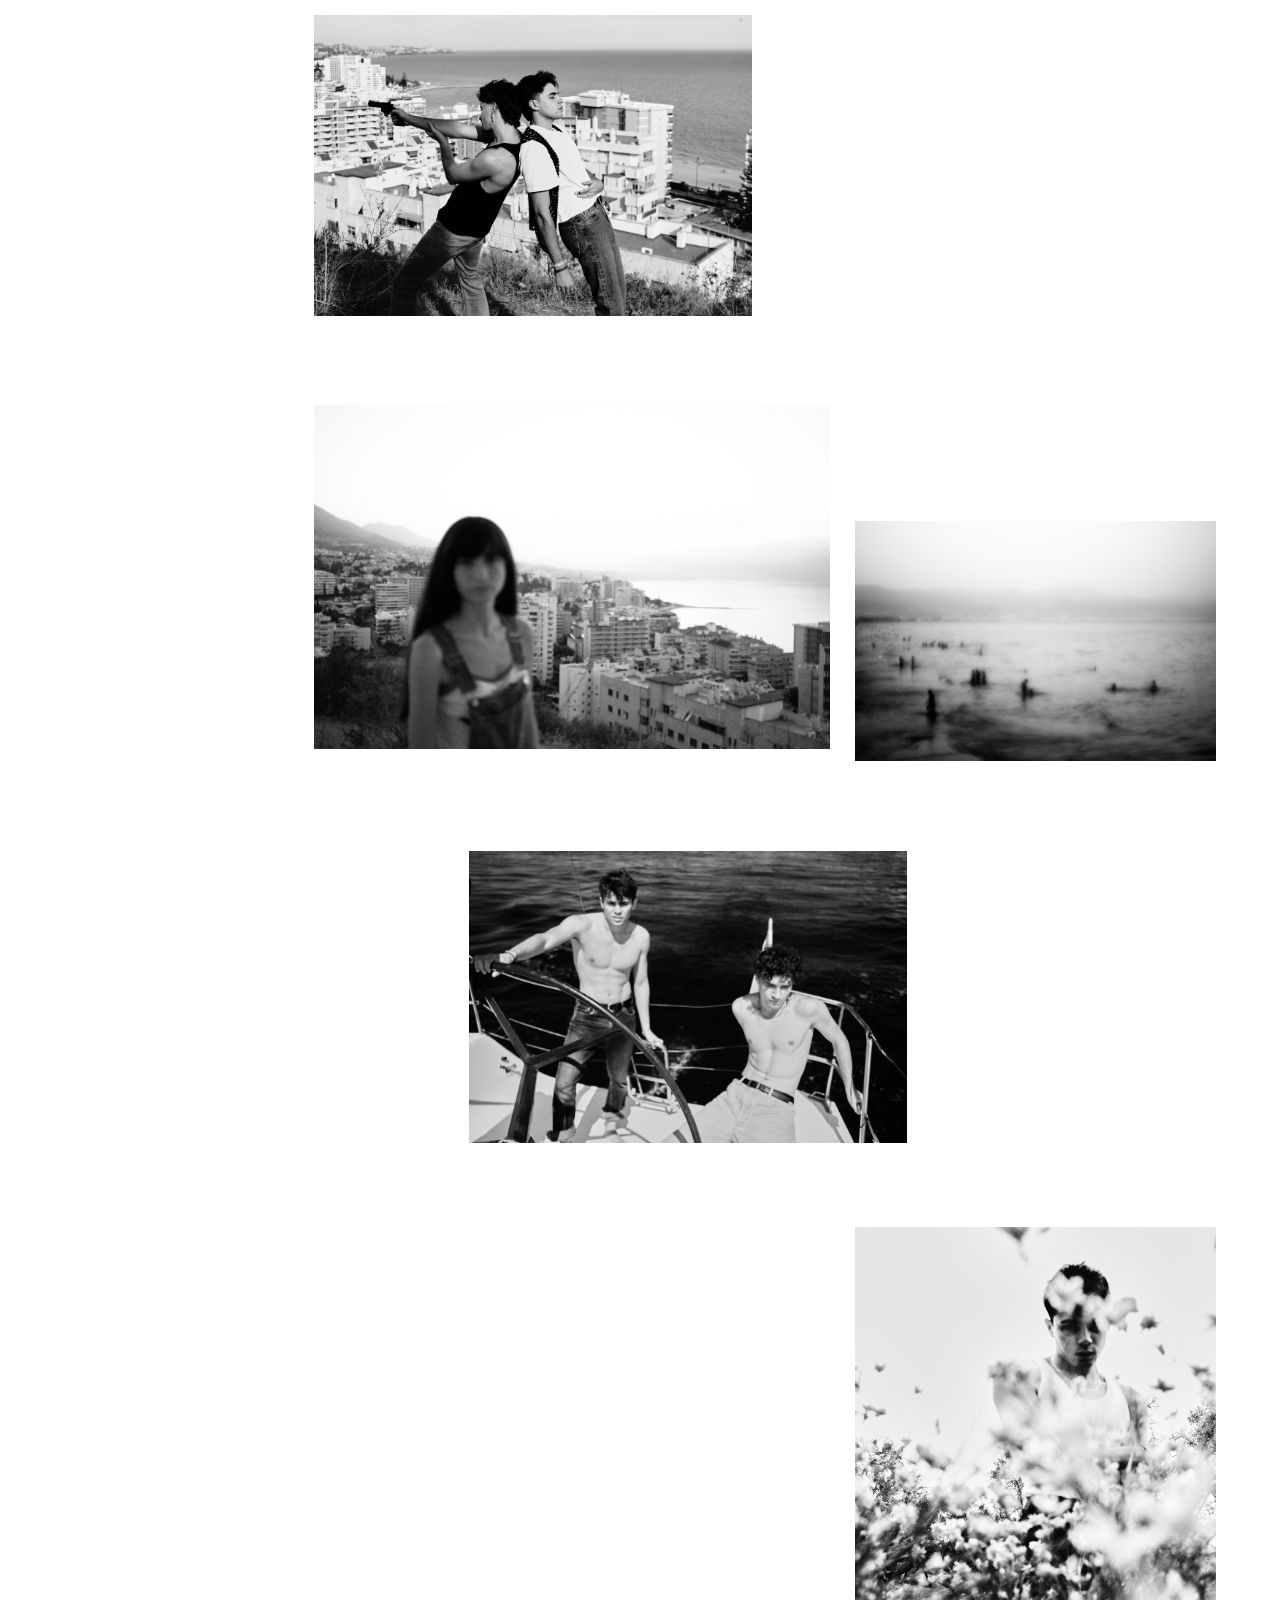
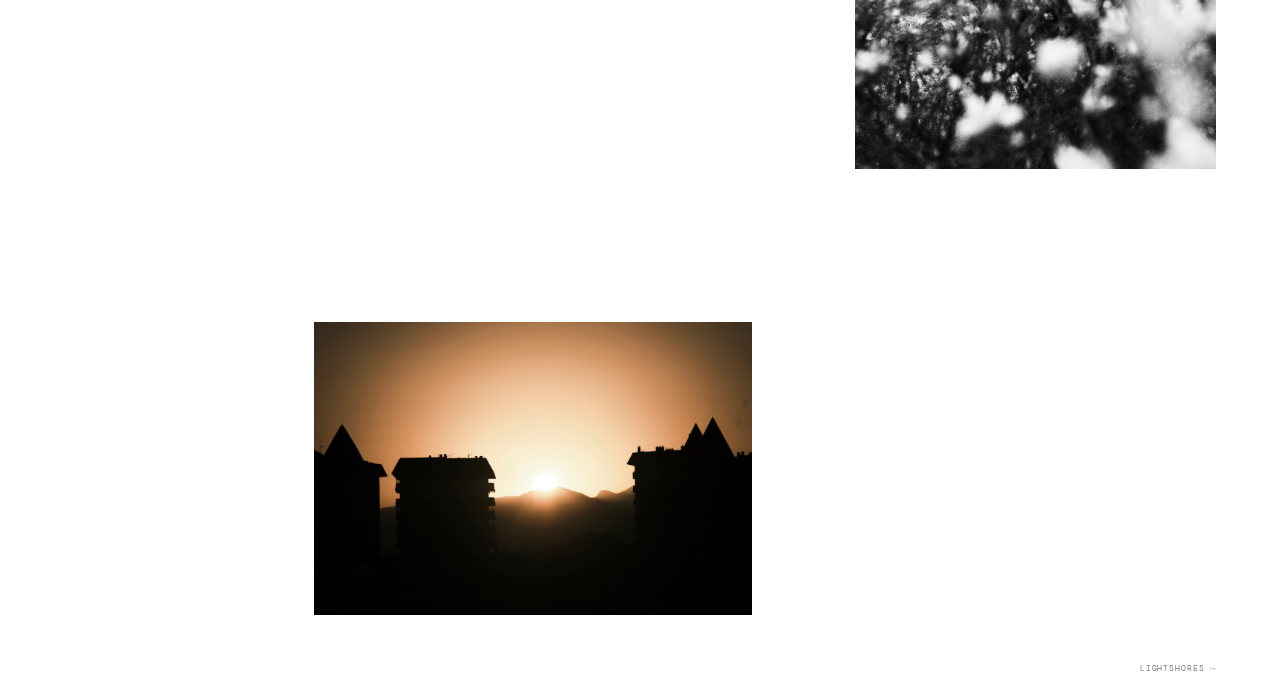
==== commit 46883c30: "cambios" ====
--- a/Al final de la escalera.html
+++ b/Al final de la escalera.html
@@ -1,5 +1,5 @@
-<!doctype html><html lang="es"><head><link rel="icon" type="image/png" href="favicon.png"><meta charset="utf-8"><meta name="viewport" content="width=device-width, initial-scale=1"><meta name="theme-color" content="#fff"><title>Al final de la escalera — Mateo Pérez Quero</title><link rel="preconnect" href="https://fonts.googleapis.com"><link rel="preconnect" href="https://fonts.gstatic.com" crossorigin><link href="https://fonts.googleapis.com/css2?family=DM+Mono:wght@400;500&family=DM+Sans:wght@400;500;600;700&display=swap" rel="stylesheet"><link rel="stylesheet" href="styles.css"></head><body>
+<!doctype html><html lang="es"><head><meta charset="utf-8"><meta name="viewport" content="width=device-width, initial-scale=1"><meta name="theme-color" content="#fff"><title>Al final de la escalera — Mateo Pérez Quero</title><link rel="preconnect" href="https://fonts.googleapis.com"><link rel="preconnect" href="https://fonts.gstatic.com" crossorigin><link href="https://fonts.googleapis.com/css2?family=DM+Mono:wght@400;500&family=DM+Sans:wght@400;500;600;700&display=swap" rel="stylesheet"><link rel="stylesheet" href="styles.css"></head><body>
 <header class="top-brand"><a href="Al%20final%20de%20la%20escalera.html" aria-label="Ir a Al final de la escalera"><img src="logo-mateo-perez-quero.png" alt="Mateo Pérez Quero"></a></header>
-<aside class="sidebar"><a href="Al%20final%20de%20la%20escalera.html" class="logo-link" aria-label="Ir a Al final de la escalera"><img class="logo" src="logo-mateo-perez-quero.png" alt="Mateo Pérez Quero"></a><nav class="main-nav" aria-label="Secciones"><a class="nav-link active" href="Al%20final%20de%20la%20escalera.html">Al final de la escalera</a><a class="nav-link" href="Lightshores.html">Lightshores</a><a class="nav-link" href="Bound%20for%20the%20fields%2C%20skies%20and%20mountains.html">Bound for the fields, skies and mountains</a><a class="nav-link secondary" href="bio.html">Bio</a><a class="nav-link secondary" href="tienda.html">Tienda</a></nav><div class="sidebar-bottom"><a href="mailto:mateopquero@gmail.com" aria-label="Enviar correo" title="Correo"><svg viewBox="0 0 24 24" aria-hidden="true"><rect x="3" y="5" width="18" height="14" rx="1"/><path d="m4 7 8 6 8-6"/></svg></a><a href="https://www.instagram.com/mateopquero/" aria-label="Instagram" title="Instagram"><svg viewBox="0 0 24 24" aria-hidden="true"><rect x="3" y="3" width="18" height="18" rx="5"/><circle cx="12" cy="12" r="4"/><circle class="fill" cx="18" cy="6" r="1"/></svg></a><span>© <span id="year"></span></span></div></aside>
-<main class="content"><div class="mobile-brand"><img src="logo-mateo-perez-quero.png" alt="Mateo Pérez Quero"></div><section class="project-page" data-project="libro-1"><header class="project-head"><p class="kicker">Libro</p><h1>Al final de la escalera</h1><p class="project-note">2026</p><p class="project-description">En una serie de dos volúmenes, Al final de la escalera comprime un viaje introspectivo a través del duelo hacia el equilibrio; desde una carta de despedida y desesperanza hasta una declaración de amor y abrazo a la muerte.</p></header><div class="masonry" id="project-gallery"></div></section><footer class="page-footer first-project-footer"><a href="Lightshores.html">Lightshores →</a></footer></main>
+<aside class="sidebar"><a href="Al%20final%20de%20la%20escalera.html" class="logo-link" aria-label="Ir a Al final de la escalera"><img class="logo" src="logo-mateo-perez-quero.png" alt="Mateo Pérez Quero"></a><p class="side-label">Fotografía · Libros</p><nav class="main-nav" aria-label="Secciones"><a class="nav-link active" href="Al%20final%20de%20la%20escalera.html">Al final de la escalera</a><a class="nav-link" href="Lightshores.html">Lightshores</a><a class="nav-link" href="Bound%20for%20the%20skies%2C%20fields%20and%20mountains.html">Bound for the skies, fields and mountains</a><a class="nav-link secondary" href="bio.html">Bio</a><a class="nav-link secondary" href="tienda.html">Tienda</a></nav><div class="sidebar-bottom"><a href="mailto:mateopquero@gmail.com" aria-label="Enviar correo" title="Correo"><svg viewBox="0 0 24 24" aria-hidden="true"><rect x="3" y="5" width="18" height="14" rx="1"/><path d="m4 7 8 6 8-6"/></svg></a><a href="https://www.instagram.com/mateopquero/" aria-label="Instagram" title="Instagram"><svg viewBox="0 0 24 24" aria-hidden="true"><rect x="3" y="3" width="18" height="18" rx="5"/><circle cx="12" cy="12" r="4"/><circle class="fill" cx="18" cy="6" r="1"/></svg></a><span>© <span id="year"></span></span></div></aside>
+<main class="content"><div class="mobile-brand"><img src="logo-mateo-perez-quero.png" alt="Mateo Pérez Quero"><span>Fotografía · Libros</span></div><section class="project-page" data-project="libro-1"><header class="project-head"><p class="kicker">01 / Libro</p><h1>Al final de la escalera</h1><p class="project-note">2026</p><p class="project-description">En una serie de dos volúmenes, Al final de la escalera comprime un viaje introspectivo a través del duelo hacia el equilibrio; desde una carta de despedida y desesperanza hasta una declaración de amor y abrazo a la muerte.</p></header><div class="masonry" id="project-gallery"></div></section><footer class="page-footer first-project-footer"><a href="Lightshores.html">Lightshores →</a></footer></main>
 <dialog class="lightbox" aria-label="Fotografía ampliada"><button class="lightbox-close" aria-label="Cerrar imagen">×</button><button class="lightbox-prev" aria-label="Fotografía anterior">←</button><figure><img alt=""><figcaption></figcaption></figure><button class="lightbox-next" aria-label="Fotografía siguiente">→</button><span class="lightbox-count"></span></dialog><script src="script.js"></script></body></html>
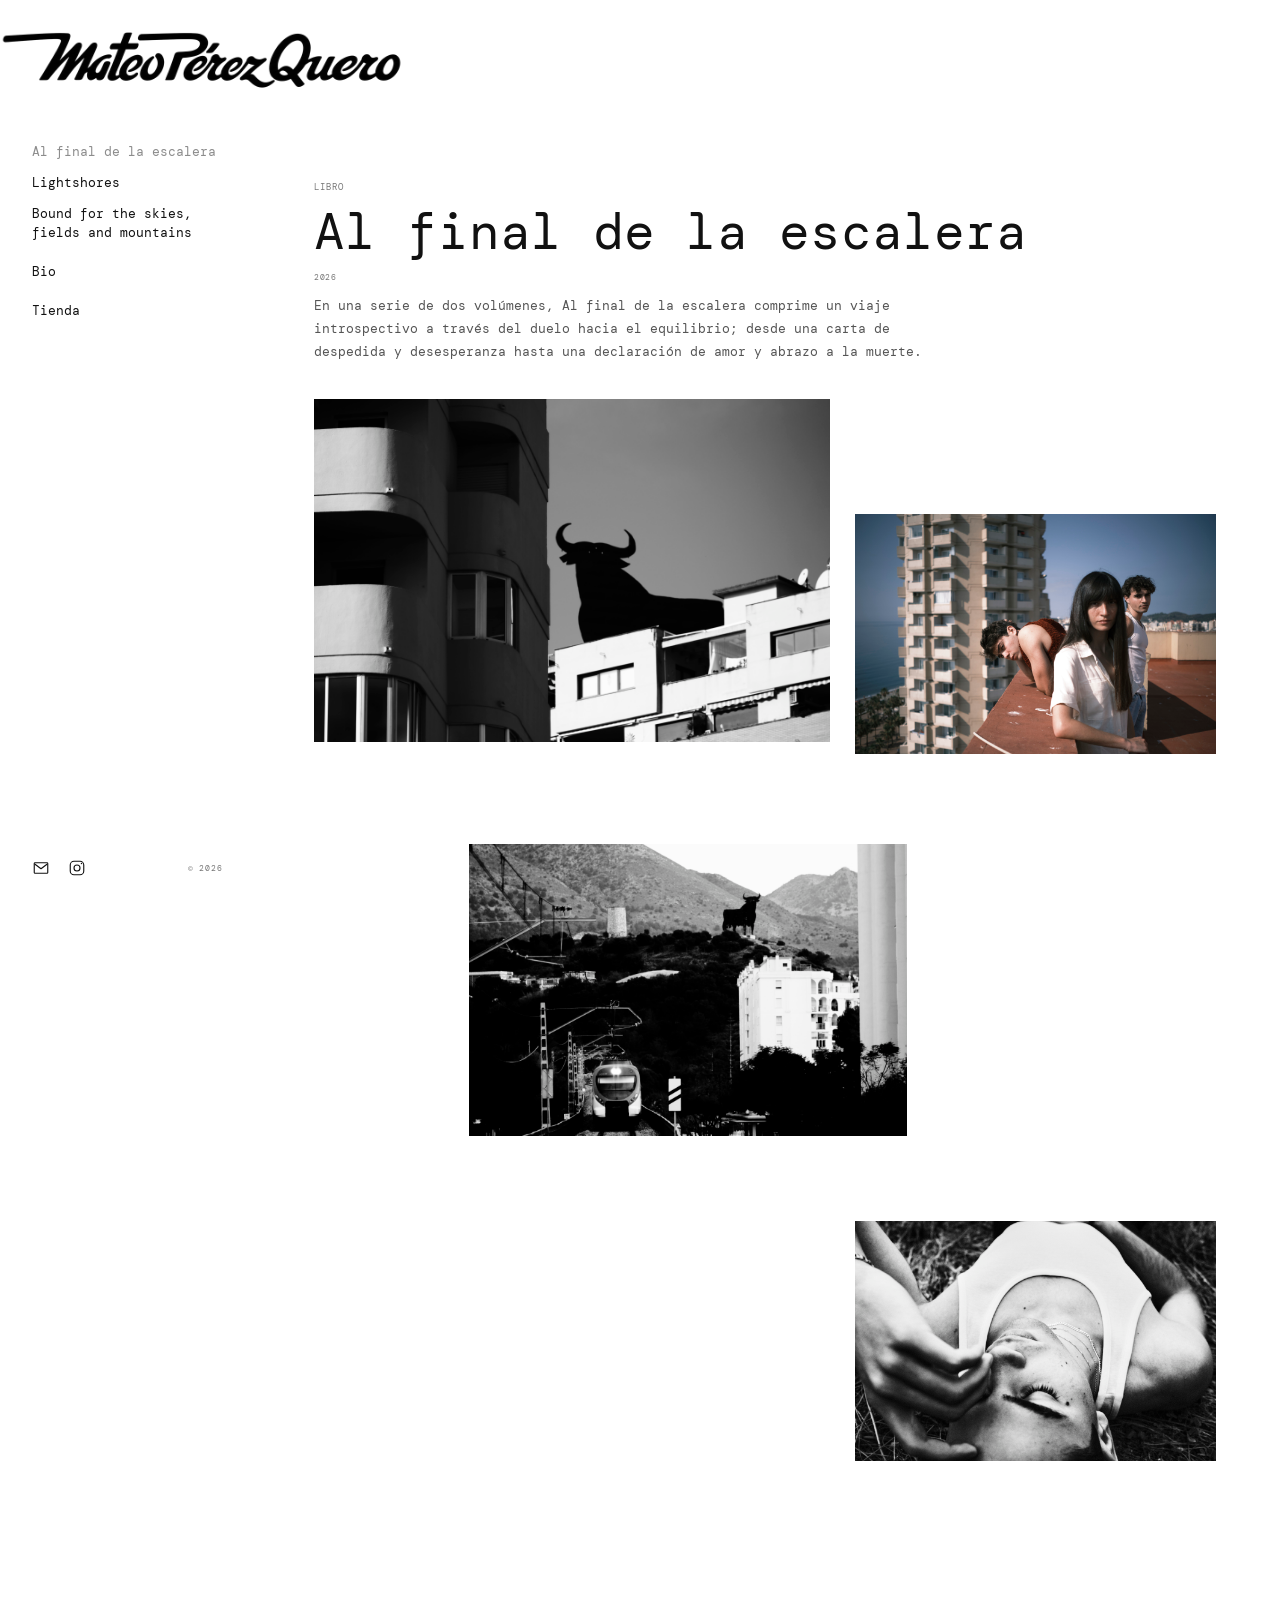
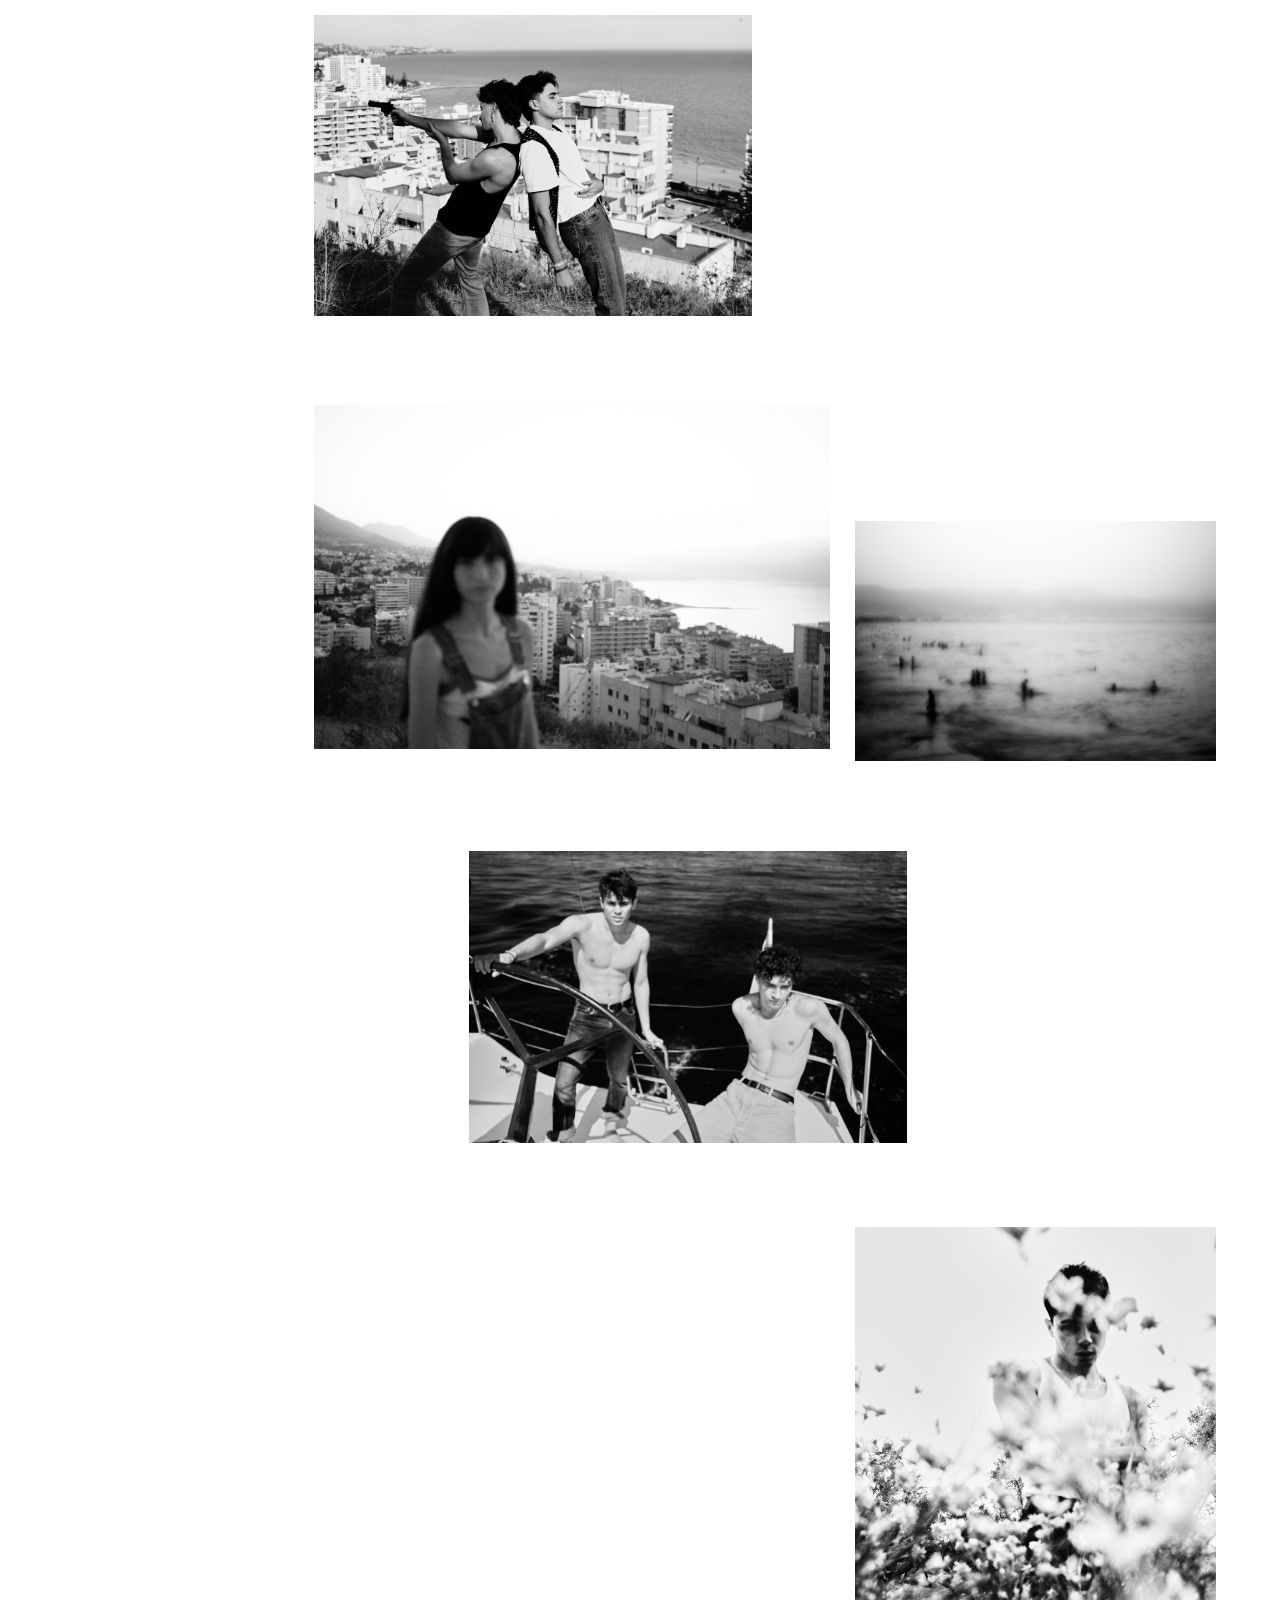
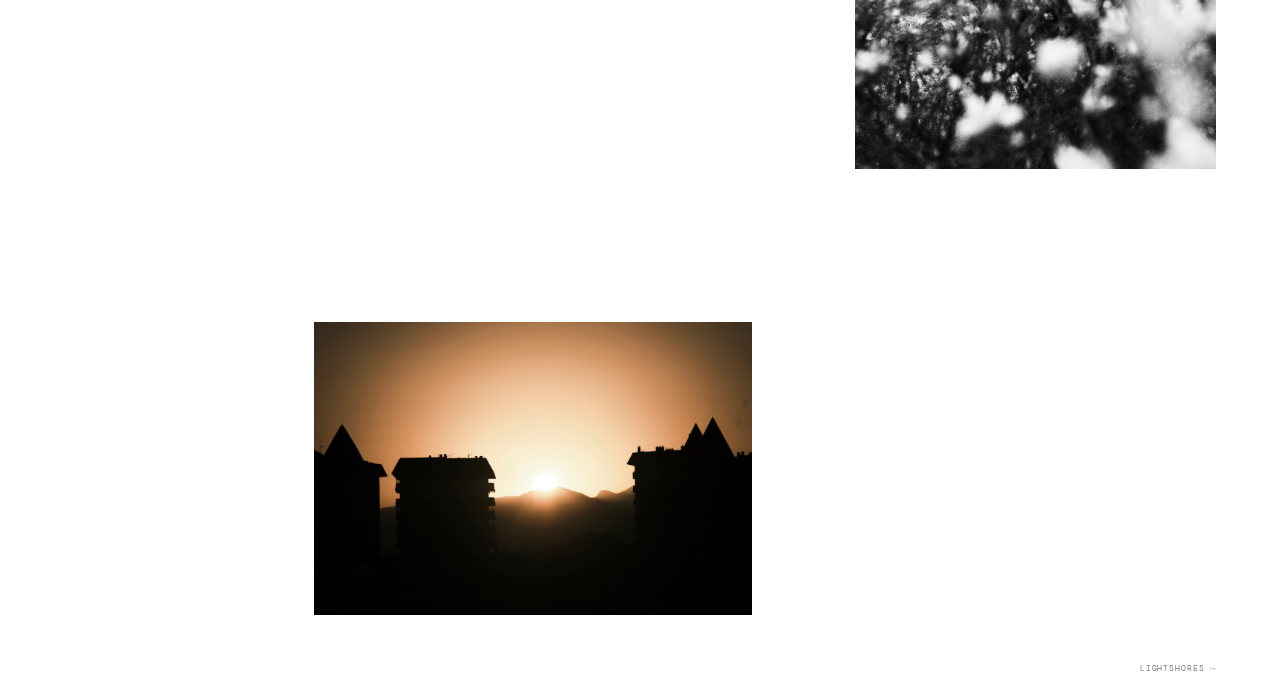
==== commit ce80f7b4: "cambios" ====
--- a/Al final de la escalera.html
+++ b/Al final de la escalera.html
@@ -1,5 +1,5 @@
 <!doctype html><html lang="es"><head><meta charset="utf-8"><meta name="viewport" content="width=device-width, initial-scale=1"><meta name="theme-color" content="#fff"><title>Al final de la escalera — Mateo Pérez Quero</title><link rel="preconnect" href="https://fonts.googleapis.com"><link rel="preconnect" href="https://fonts.gstatic.com" crossorigin><link href="https://fonts.googleapis.com/css2?family=DM+Mono:wght@400;500&family=DM+Sans:wght@400;500;600;700&display=swap" rel="stylesheet"><link rel="stylesheet" href="styles.css"></head><body>
 <header class="top-brand"><a href="Al%20final%20de%20la%20escalera.html" aria-label="Ir a Al final de la escalera"><img src="logo-mateo-perez-quero.png" alt="Mateo Pérez Quero"></a></header>
-<aside class="sidebar"><a href="Al%20final%20de%20la%20escalera.html" class="logo-link" aria-label="Ir a Al final de la escalera"><img class="logo" src="logo-mateo-perez-quero.png" alt="Mateo Pérez Quero"></a><p class="side-label">Fotografía · Libros</p><nav class="main-nav" aria-label="Secciones"><a class="nav-link active" href="Al%20final%20de%20la%20escalera.html">Al final de la escalera</a><a class="nav-link" href="Lightshores.html">Lightshores</a><a class="nav-link" href="Bound%20for%20the%20skies%2C%20fields%20and%20mountains.html">Bound for the skies, fields and mountains</a><a class="nav-link secondary" href="bio.html">Bio</a><a class="nav-link secondary" href="tienda.html">Tienda</a></nav><div class="sidebar-bottom"><a href="mailto:mateopquero@gmail.com" aria-label="Enviar correo" title="Correo"><svg viewBox="0 0 24 24" aria-hidden="true"><rect x="3" y="5" width="18" height="14" rx="1"/><path d="m4 7 8 6 8-6"/></svg></a><a href="https://www.instagram.com/mateopquero/" aria-label="Instagram" title="Instagram"><svg viewBox="0 0 24 24" aria-hidden="true"><rect x="3" y="3" width="18" height="18" rx="5"/><circle cx="12" cy="12" r="4"/><circle class="fill" cx="18" cy="6" r="1"/></svg></a><span>© <span id="year"></span></span></div></aside>
-<main class="content"><div class="mobile-brand"><img src="logo-mateo-perez-quero.png" alt="Mateo Pérez Quero"><span>Fotografía · Libros</span></div><section class="project-page" data-project="libro-1"><header class="project-head"><p class="kicker">01 / Libro</p><h1>Al final de la escalera</h1><p class="project-note">2026</p><p class="project-description">En una serie de dos volúmenes, Al final de la escalera comprime un viaje introspectivo a través del duelo hacia el equilibrio; desde una carta de despedida y desesperanza hasta una declaración de amor y abrazo a la muerte.</p></header><div class="masonry" id="project-gallery"></div></section><footer class="page-footer first-project-footer"><a href="Lightshores.html">Lightshores →</a></footer></main>
+<aside class="sidebar"><a href="Al%20final%20de%20la%20escalera.html" class="logo-link" aria-label="Ir a Al final de la escalera"><img class="logo" src="logo-mateo-perez-quero.png" alt="Mateo Pérez Quero"></a><nav class="main-nav" aria-label="Secciones"><a class="nav-link active" href="Al%20final%20de%20la%20escalera.html">Al final de la escalera</a><a class="nav-link" href="Lightshores.html">Lightshores</a><a class="nav-link" href="Bound%20for%20the%20skies%2C%20fields%20and%20mountains.html">Bound for the skies, fields and mountains</a><a class="nav-link secondary" href="bio.html">Bio</a><a class="nav-link secondary" href="tienda.html">Tienda</a></nav><div class="sidebar-bottom"><a href="mailto:mateopquero@gmail.com" aria-label="Enviar correo" title="Correo"><svg viewBox="0 0 24 24" aria-hidden="true"><rect x="3" y="5" width="18" height="14" rx="1"/><path d="m4 7 8 6 8-6"/></svg></a><a href="https://www.instagram.com/mateopquero/" aria-label="Instagram" title="Instagram"><svg viewBox="0 0 24 24" aria-hidden="true"><rect x="3" y="3" width="18" height="18" rx="5"/><circle cx="12" cy="12" r="4"/><circle class="fill" cx="18" cy="6" r="1"/></svg></a><span>© <span id="year"></span></span></div></aside>
+<main class="content"><div class="mobile-brand"><img src="logo-mateo-perez-quero.png" alt="Mateo Pérez Quero"></div><section class="project-page" data-project="libro-1"><header class="project-head"><p class="kicker">Libro</p><h1>Al final de la escalera</h1><p class="project-note">2026</p><p class="project-description">En una serie de dos volúmenes, Al final de la escalera comprime un viaje introspectivo a través del duelo hacia el equilibrio; desde una carta de despedida y desesperanza hasta una declaración de amor y abrazo a la muerte.</p></header><div class="masonry" id="project-gallery"></div></section><footer class="page-footer first-project-footer"><a href="Lightshores.html">Lightshores →</a></footer></main>
 <dialog class="lightbox" aria-label="Fotografía ampliada"><button class="lightbox-close" aria-label="Cerrar imagen">×</button><button class="lightbox-prev" aria-label="Fotografía anterior">←</button><figure><img alt=""><figcaption></figcaption></figure><button class="lightbox-next" aria-label="Fotografía siguiente">→</button><span class="lightbox-count"></span></dialog><script src="script.js"></script></body></html>
